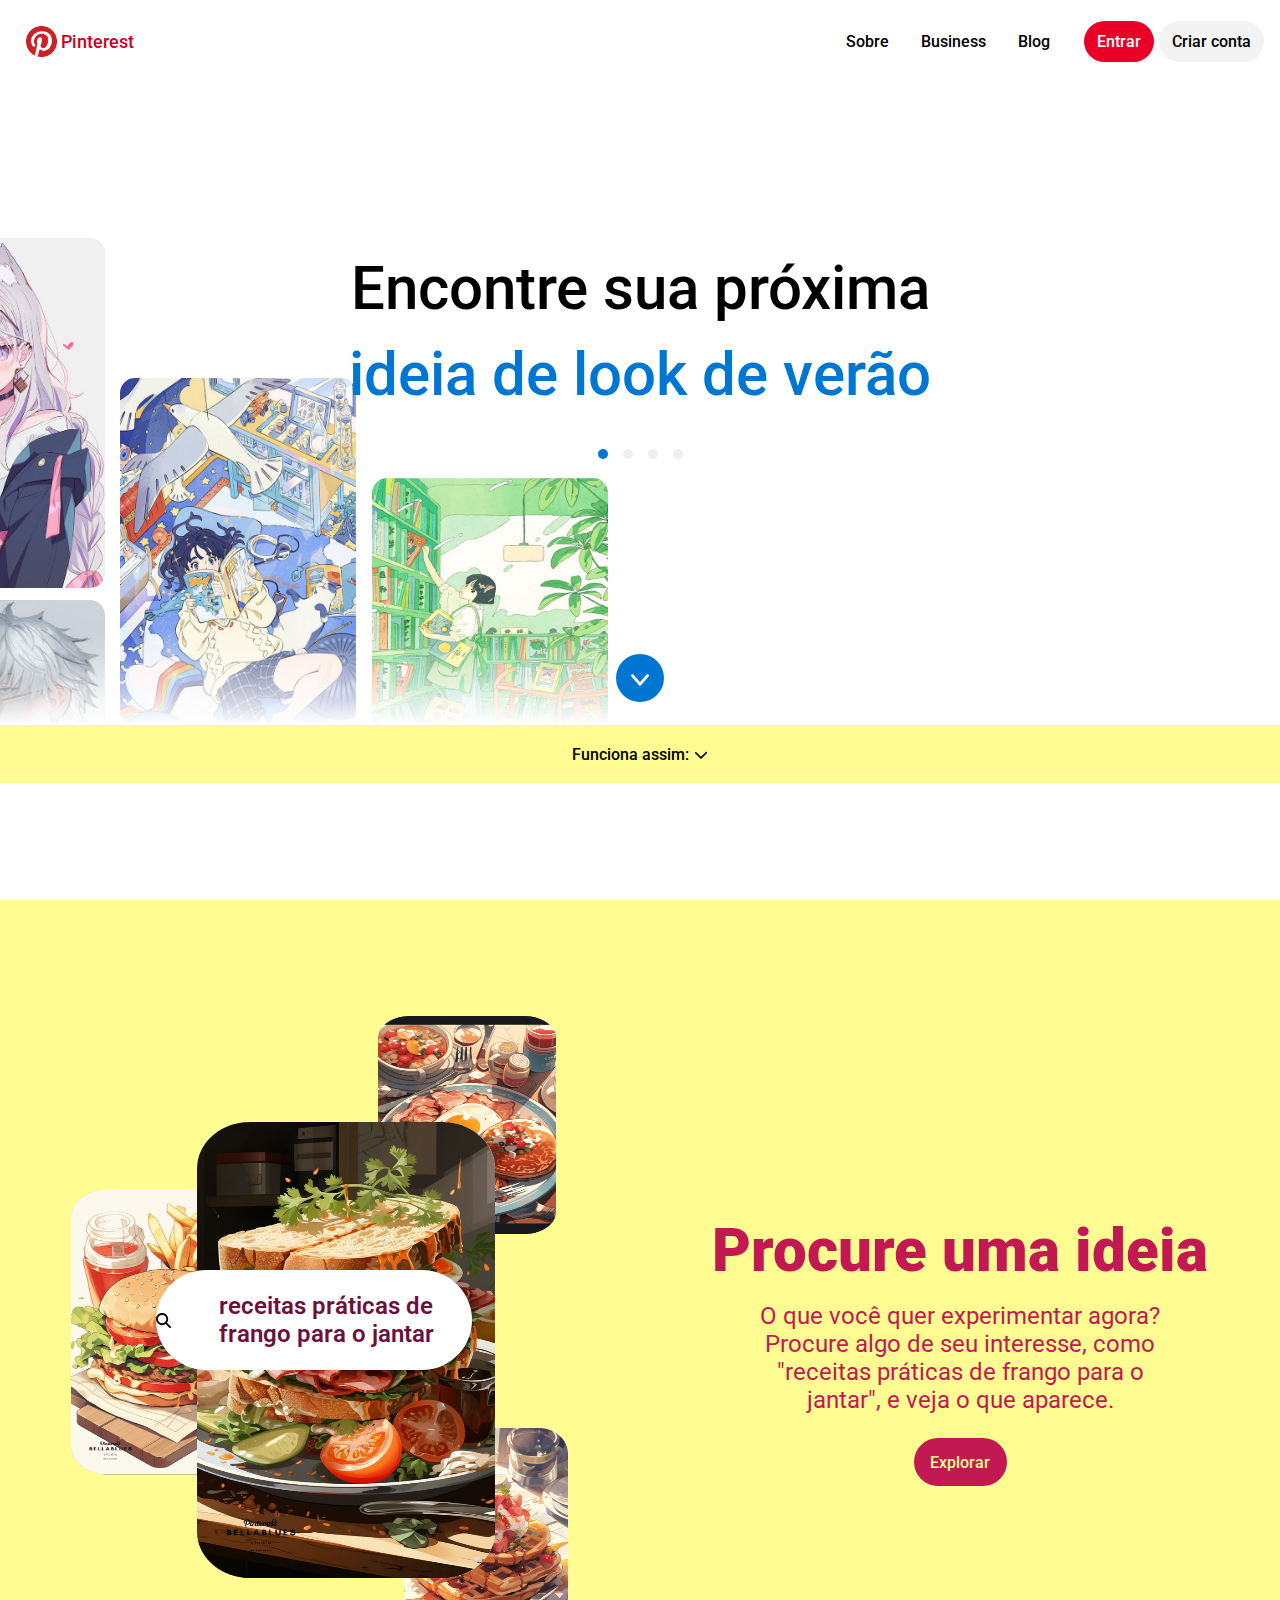
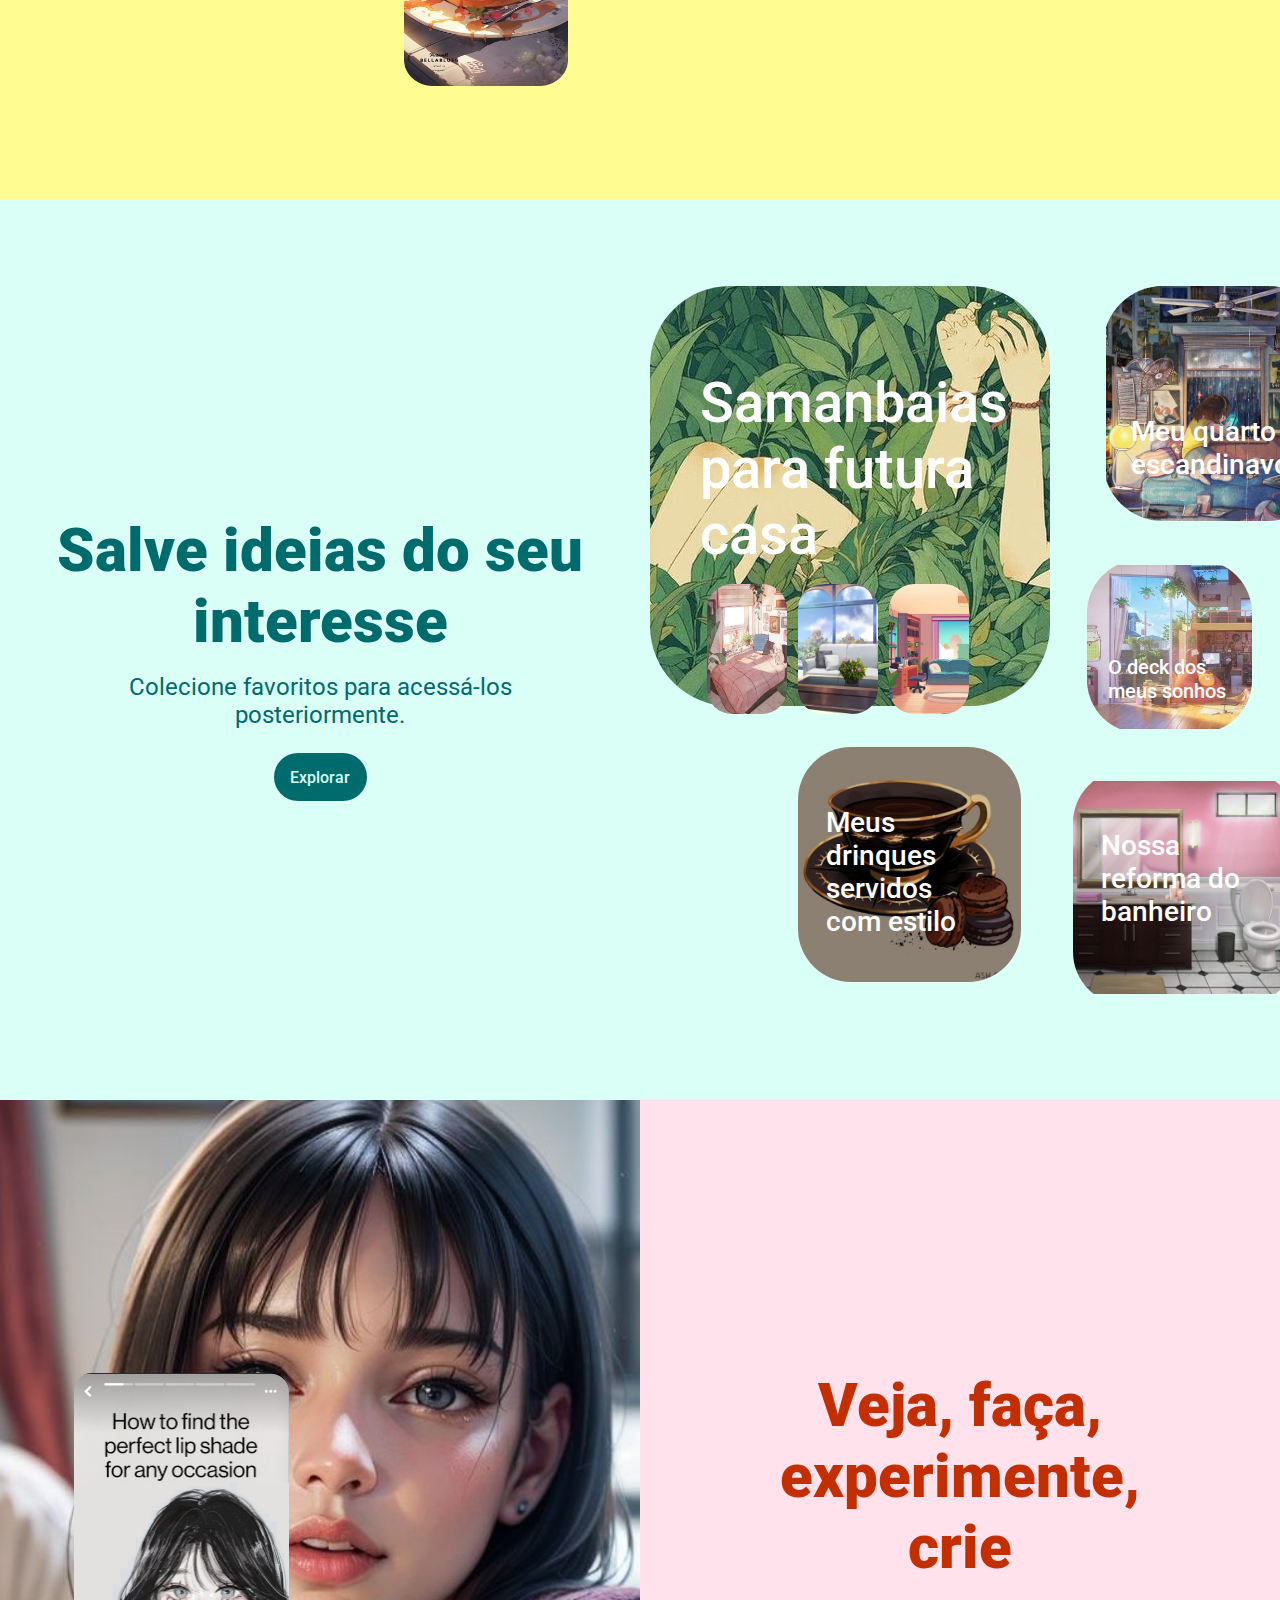
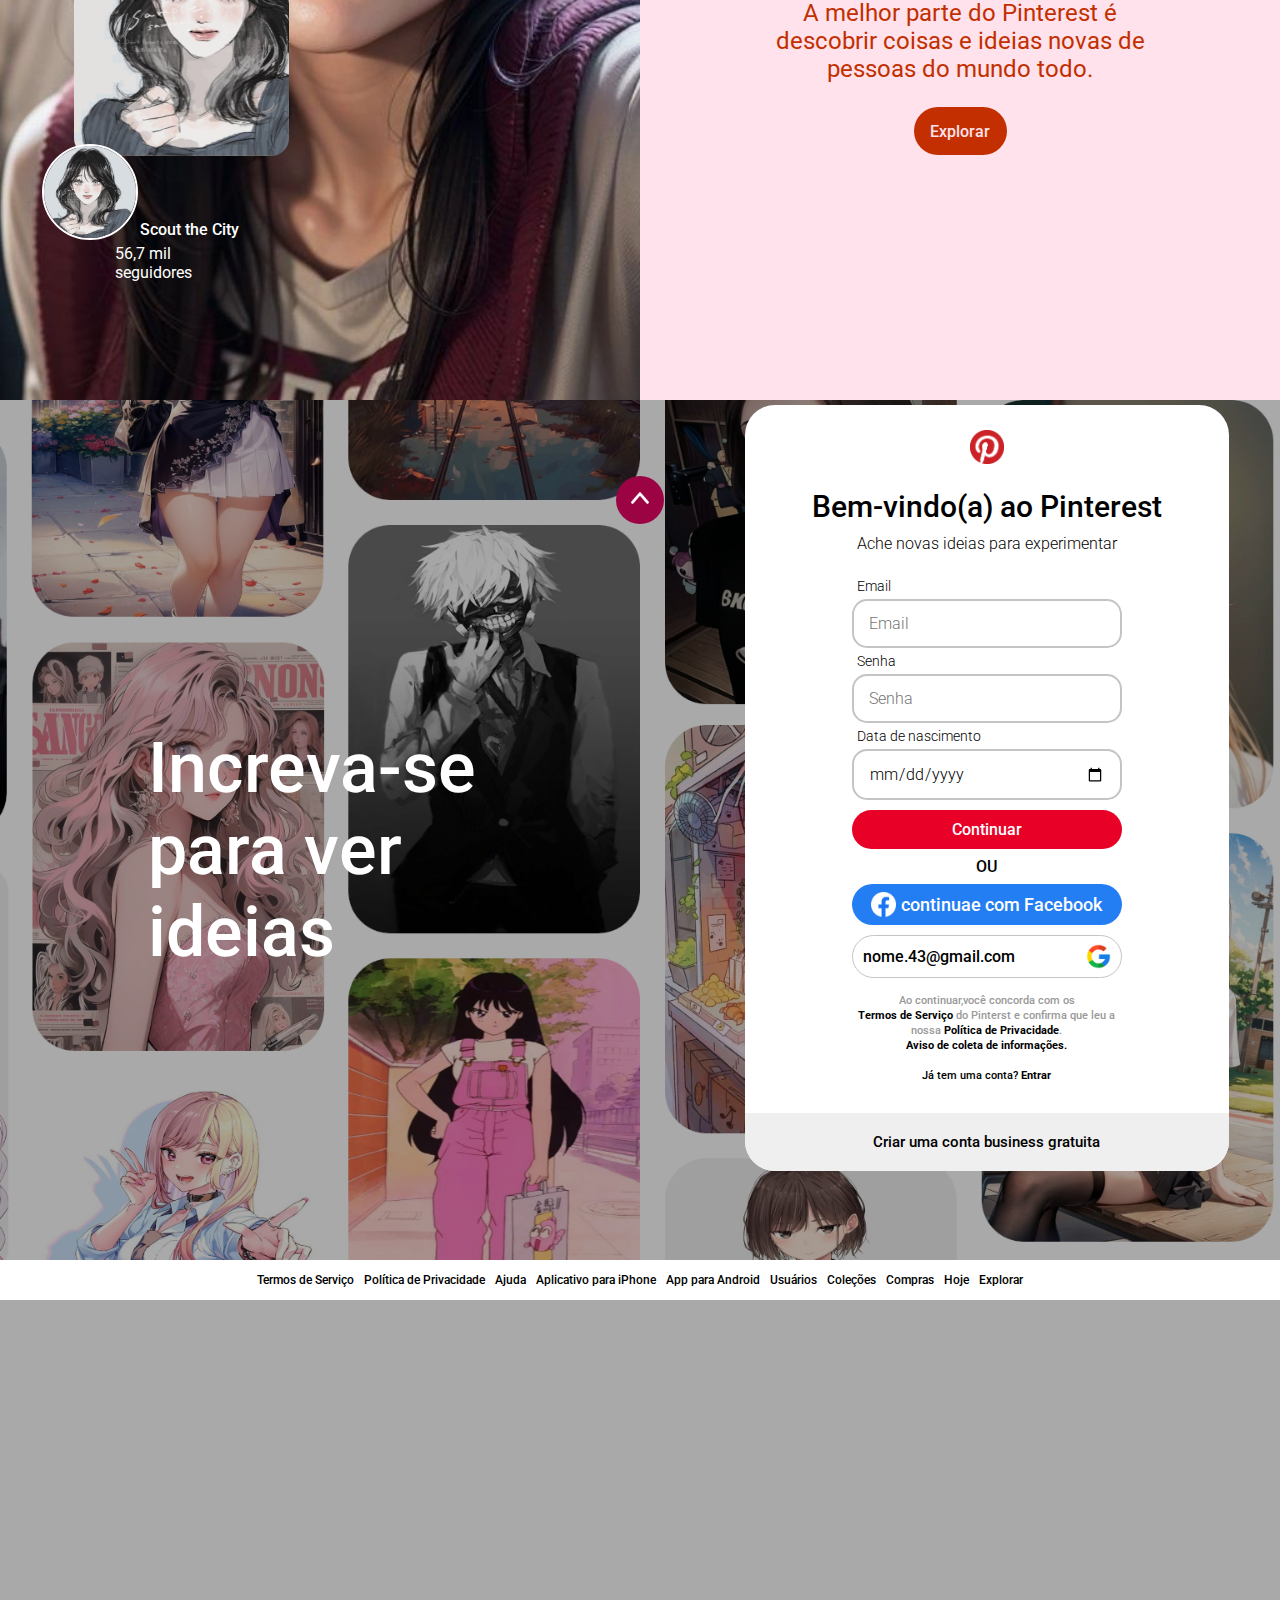
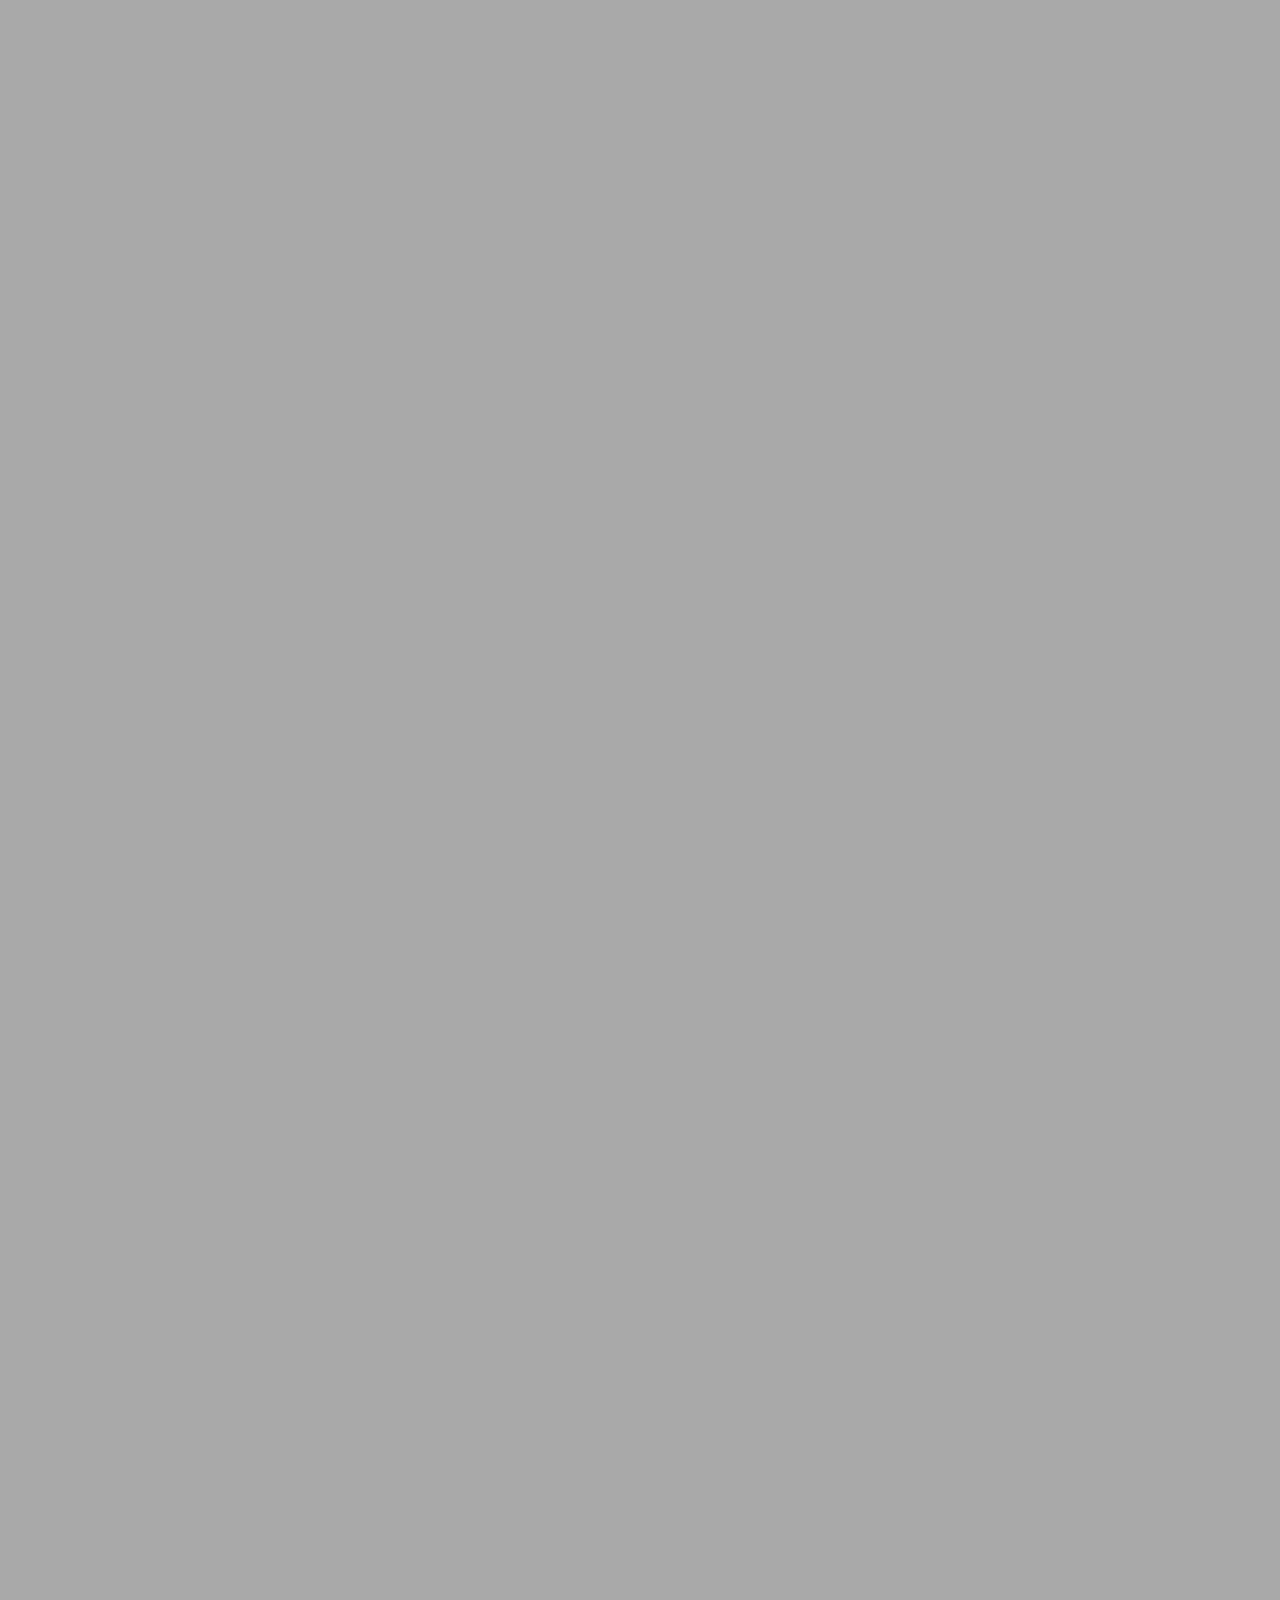
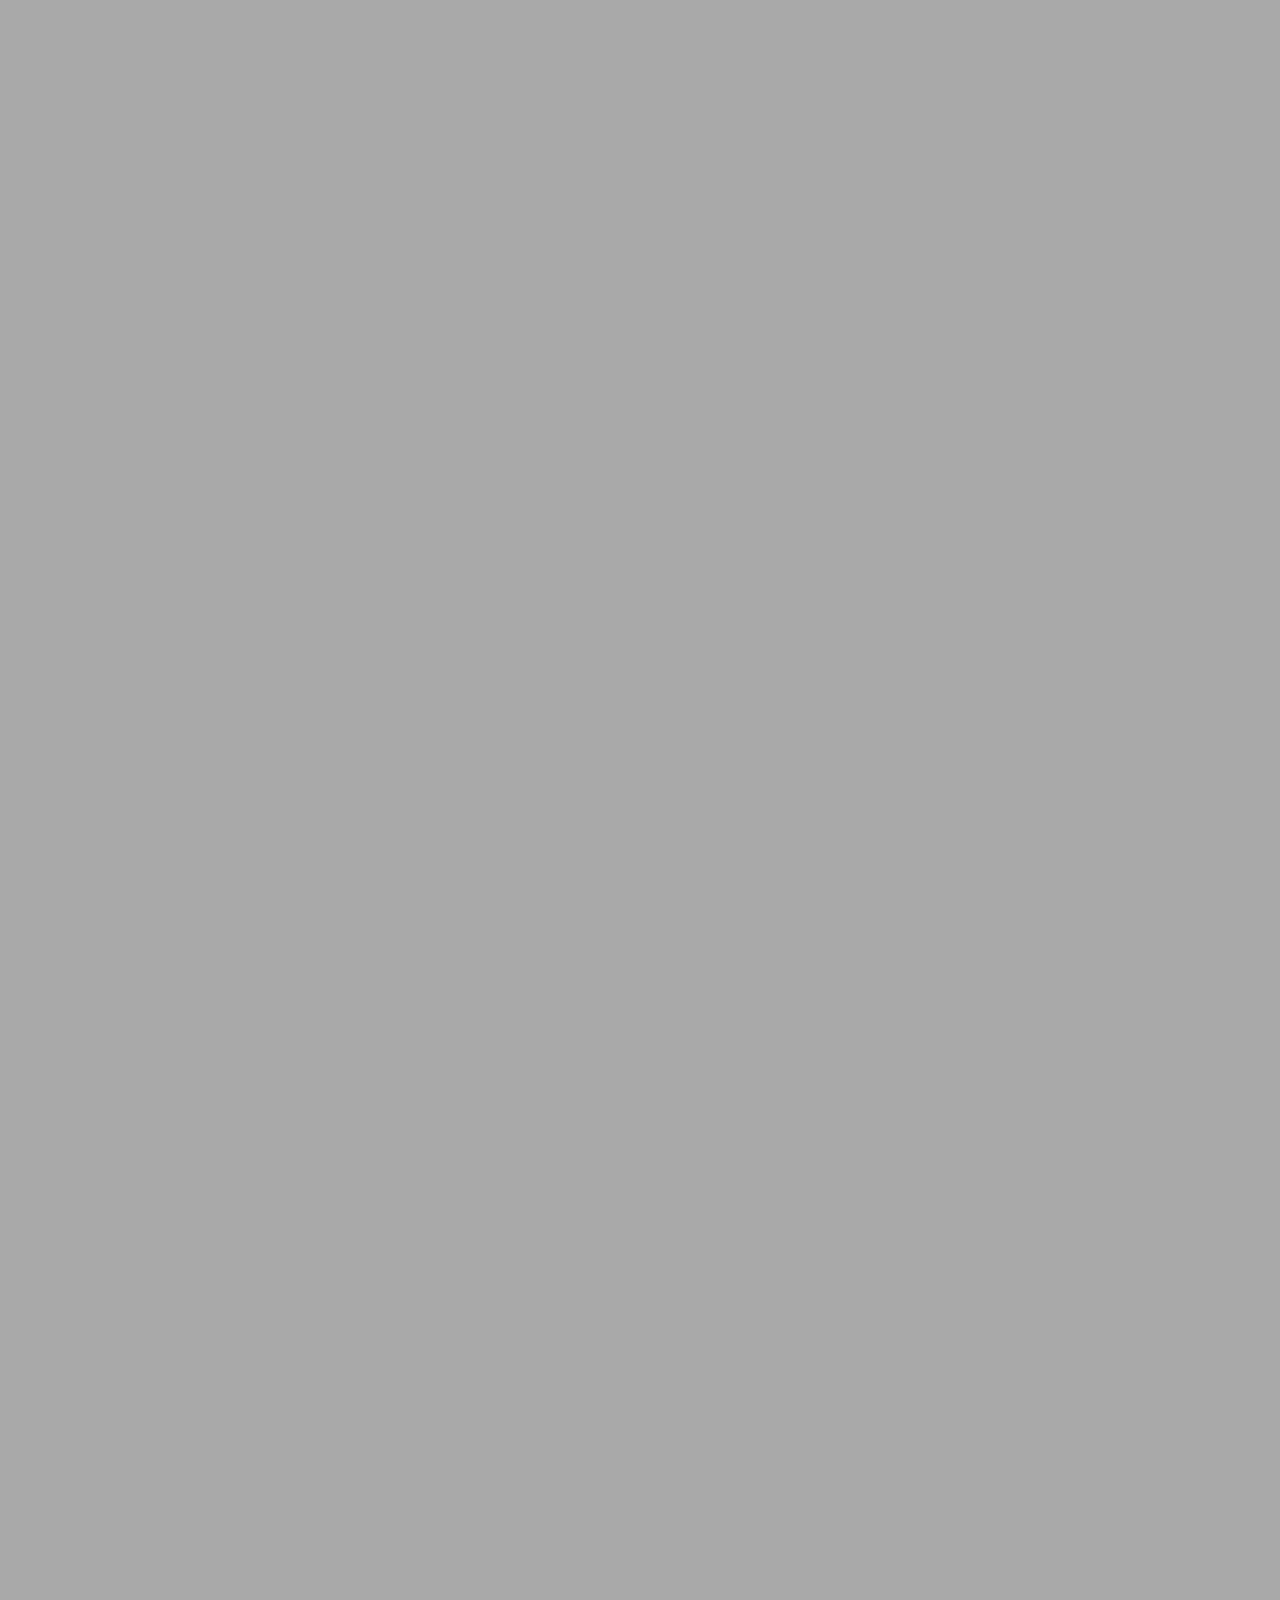
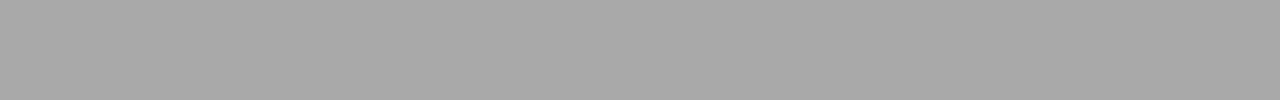
==== CopiaDoPinterest/index.html @ 2a66decb "." ====
<!DOCTYPE html>
<html lang="pt-BR">
<head>
    <meta charset="UTF-8">
    <meta name="viewport" content="width=device-width, initial-scale=1.0">
    <title>Pinterest - Estilo Anime</title>
    <link rel="stylesheet" href="style.css">
    <link rel="shortcut icon" href="images/logo_small.png" type="image/x-icon">
</head>
<body data="body">
    <header id="section1">
       <div class="containerLogoNavBar">
           <div class="headerLogo">
                <img src="images/logo_small.png" alt="logo do Pinterest" class="headerLogo__img">
                <h1 class="headerLogo__text">Pinterest</h1>
           </div>
           <nav class="navBar">
                <ul class="navBar__list">
                    <li class="navBar__item"><a href="#">Sobre</a></li>
                    <li class="navBar__item"><a href="#">Business</a></li>
                    <li class="navBar__item"><a href="#">Blog</a></li>
                </ul>
                <button class="navBar__bnt navBar__bnt--red">Entrar</button>
                <button class="navBar__bnt navBar__bnt--gray">Criar conta</button>
            </nav>
       </div>
        <div class="slider">
            <div class="slider__field__text">
                <h2 class="slider__text">Encontre sua próxima</h2>
                <div class="slider__animated__text" data="slider__animated__text">
                    <p class="slider__text slider__text--color__pag1 display__none">ideia de look de verão</p>
                    <p class="slider__text slider__text--color__pag2 display__none">atividade para crianças</p>
                    <p class="slider__text slider__text--color__pag3 display__none">ideia para um jantar especial</p>
                    <p class="slider__text slider__text--color__pag4 display__none">ideia criativa para você fazer
                    </p>
                </div>
                <div class="slider__control" data="slider__control">
                    <button class="slider__bnt" data="slider__bnt" value="1"></button>
                    <button class="slider__bnt" data="slider__bnt" value="2"></button>
                    <button class="slider__bnt" data="slider__bnt" value="3"></button>
                    <button class="slider__bnt" data="slider__bnt" value="4"></button>
                </div>
            </div>
            <div class="slider__imgs">
                <div class="slider__imgs__itens" data="slider__imgs__itens">
                    <div class="display__none">
                        <img src="images/slider/pag1/img_1.jpg" alt="">
                        <img src="images/slider/pag1/img_2.jpg" alt="">
                    </div>
                    <div class="display__none">
                        <img src="images/slider/pag2/img_1.jpg" alt="">
                        <img src="images/slider/pag2/img_2.jpg" alt="">
                    </div>
                    <div class="display__none">
                        <img src="images/slider/pag3/img_1.jpg" alt="">
                        <img src="images/slider/pag3/img_2.jpg" alt="">
                    </div>
                    <div class="display__none">
                        <img src="images/slider/pag4/img_1.jpg" alt="">
                        <img src="images/slider/pag4/img_2.jpg" alt="">
                    </div>
                </div>
                <div class="slider__imgs__itens slider__imgs__itens--position1" data="slider__imgs__itens">
                    <div class="display__none">
                        <img src="images/slider/pag1/img_3.jpg" alt="">
                    </div>
                    <div class="display__none">
                        <img src="images/slider/pag2/img_3.jpg" alt="">
                    </div>
                    <div class="display__none">
                        <img src="images/slider/pag3/img_3.jpg" alt="">
                    </div>
                    <div class="display__none">
                        <img src="images/slider/pag4/img_3.jpg" alt="">
                    </div>
                </div>
                <div class="slider__imgs__itens slider__imgs__itens--position2" data="slider__imgs__itens">
                    <div class="display__none">
                        <img src="images/slider/pag1/img_4.jpg" alt="">
                    </div>
                    <div class="display__none">
                        <img src="images/slider/pag2/img_4.jpg" alt="">
                    </div>
                    <div class="display__none">
                        <img src="images/slider/pag3/img_4.jpg" alt="">
                    </div>
                    <div class="display__none">
                        <img src="images/slider/pag4/img_4.jpg" alt="">
                    </div>
                </div>
                <div class="slider__imgs__itens slider__imgs__itens--position3" data="slider__imgs__itens">
                    <div class="display__none">
                        <img src="images/slider/pag1/img_5.jpg" alt="">
                    </div>
                    <div class="display__none">
                        <img src="images/slider/pag2/img_5.jpg" alt="">
                    </div>
                    <div class="display__none">
                        <img src="images/slider/pag3/img_5.jpg" alt="">
                    </div>
                    <div class="display__none">
                        <img src="images/slider/pag4/img_5.jpg" alt="">
                    </div>
                </div>
                <div class="slider__imgs__itens slider__imgs__itens--position4" data="slider__imgs__itens">
                    <div class="display__none">
                        <img src="images/slider/pag1/img_6.jpg" alt="">
                    </div>
                    <div class="display__none">
                        <img src="images/slider/pag2/img_6.jpg" alt="">
                    </div>
                    <div class="display__none">
                        <img src="images/slider/pag3/img_6.jpg" alt="">
                    </div>
                    <div class="display__none">
                        <img src="images/slider/pag4/img_6.jpg" alt="">
                    </div>
                </div>
                <div class="slider__imgs__itens slider__imgs__itens--position5" data="slider__imgs__itens">
                    <div class="display__none">
                        <img src="images/slider/pag1/img_7.jpg" alt="">
                    </div>
                    <div class="display__none">
                        <img src="images/slider/pag2/img_7.jpg" alt="">
                    </div>
                    <div class="display__none">
                        <img src="images/slider/pag3/img_7.jpg" alt="">
                    </div>
                    <div class="display__none">
                        <img src="images/slider/pag4/img_7.jpg" alt="">
                    </div>
                </div>
                <div class="slider__imgs__itens slider__imgs__itens--position6" data="slider__imgs__itens">
                    <div class="display__none">
                        <img src="images/slider/pag1/img_8.jpg" alt="">
                        <img src="images/slider/pag1/img_9.jpg" alt="">
                    </div>
                    <div class="display__none">
                        <img src="images/slider/pag2/img_8.jpg" alt="">
                        <img src="images/slider/pag2/img_9.jpg" alt="">
                    </div>
                    <div class="display__none">
                        <img src="images/slider/pag3/img_8.jpg" alt="">
                        <img src="images/slider/pag3/img_9.jpg" alt="">
                    </div>
                    <div class="display__none">
                        <img src="images/slider/pag4/img_8.jpg" alt="">
                        <img src="images/slider/pag4/img_9.jpg" alt="">
                    </div>
                </div>
            </div>
            <button class="plusBntSlider" data="plusBntSlider"></button>
        </div>
        <button class="plusBnt" data="plusBntSlider">Funciona assim: <img src="images/chevron-down-solid.svg" alt="Seta para baixo"></button>
    </header>

    <main>
        <section class="exploreCard exploreCard--cor1" id="section2">
            <div class="exploreCard__part">
                <div class="exploreCard__imgCard exploreCard--cardClickable">
                    <img src="images/section__2/img__1-ed.png" alt="imagem de um prato de comida" class="imgPosition1">
                    <img src="images/section__2/img__2-ed.png" alt="imagem de um prato de comida" class="imgPosition2">
                    <img src="images/section__2/img__3-ed.png" alt="imagem de um prato de comida" class="imgPosition3">
                    <img src="images/section__2/img__4-ed.png" alt="imagem de um prato de comida" class="imgPosition4">
                    <div class="exploreCard__text2">
                        <img src="images/magnifying-glass-solid.svg" alt="imagem de lupa">
                        <p>receitas práticas de frango para o jantar</p>
                    </div>
                </div>
            </div>
            <div class="exploreCard__part">
                <div class="exploreCard__textCard">
                    <h3 class="exploreCard__textCard--colorRed">Procure uma ideia</h3>
                    <p class="exploreCard__textCard--colorRed">O que você quer experimentar agora? Procure algo de seu interesse, como "receitas práticas de frango para o jantar", e veja o que aparece.</p>
                    <button class="exploreCard__textCard--BntRed">Explorar</button>
                </div>
            </div>
        </section>
        <section class="exploreCard exploreCard--cor2" id="section3">
            <div class="exploreCard__part">
                <div class="exploreCard__textCard">
                    <h3 class="exploreCard__textCard--colorGreen">Salve ideias do seu interesse</h3>
                    <p class="exploreCard__textCard--colorGreen">Colecione favoritos para acessá-los posteriormente.</p>
                    <button class="exploreCard__textCard--BntGreen">Explorar</button>
                </div>
            </div>
            <div class="exploreCard__part">
                <div class="exploreCard__section3__cardImg1 exploreCard--cardClickable">
                    <p>Samanbaias para futura casa</p>
                    <div>
                        <img src="images/section__3/img__2.jpg" alt="imagem de uma cama">
                        <img src="images/section__3/img__3.jpg" alt="imagem de um sofa">
                        <img src="images/section__3/img__4.jpg" alt="imagem de um pequeno escritorio">
                    </div>
                </div>
                <div class="exploreCard__section3__cardImg2 exploreCard--cardClickable">
                    <p>Meu quarto escandinavo</p>
                </div>
                <div class="exploreCard__section3__cardImg3 exploreCard--cardClickable">
                    <p>O deck dos meus sonhos</p>
                </div>
                <div class="exploreCard__section3__cardImg4 exploreCard--cardClickable">
                    <p>Meus drinques servidos com estilo</p>
                </div>
                <div class="exploreCard__section3__cardImg5 exploreCard--cardClickable">
                    <p>Nossa reforma do banheiro</p>
                </div>
            </div>
        </section>
        <section class="exploreCard exploreCard--cor3" id="section4">
            <div class="exploreCard__part">
                <div class="exploreCard__section4">
                    <div class="exploreCard__section4__imgCard">
                        <img src="images/section__4/img__2.png" alt="imagem de uma mulher posando">
                        <img src="images/section__4/img__3.jpg" alt="imagem de uma mulher">
                        <div class="exploreCard__section4_cardText">
                            <h3>Scout the  City</h3>
                            <p>56,7 mil seguidores</p>
                        </div>
                    </div>
                </div>
            </div>
            <div class="exploreCard__part">
                <div class="exploreCard__textCard exploreCard__textCard--position">
                    <h3 class="exploreCard__textCard--colorBrown exploreCard__textCard--width1">Veja, faça, experimente, crie</h3>
                    <p class="exploreCard__textCard--colorBrown exploreCard__textCard--width1">A melhor parte do Pinterest é descobrir coisas e ideias novas de pessoas do mundo todo.</p>
                    <button class="exploreCard__textCard--BntBrown">Explorar</button>
                </div>
            </div>
        </section>
        <section class="exploreCard exploreCard--login" id="section5">
            <div class="sectionLogin"> 
                <div class="sectionLogin__title">
                    <h3>Increva-se para ver ideias</h3>
                </div>
                <button class="plusBntSlider plusBntSlider--toTop" data="plusBntSliderToTop"></button>
                <div class="loginCard">
                    <div class="loginCard__title"> 
                        <img src="images/logo.png" alt="logo pintereste">
                        <h3>Bem-vindo(a) ao Pinterest</h3>
                        <p>Ache novas ideias para experimentar</p>
                    </div>
                    <form>
                        <label for="email">Email</label>
                        <input type="email" id="email" placeholder="Email">
                        <label for="password">Senha</label>
                        <input type="password" placeholder="Senha">
                        <label for="birthDate">Data de nascimento</label>
                        <input type="date" placeholder="birthDate">
                        <button type="submit">Continuar</button>
                    </form>
                    <p>OU</p>
                    <button class="loginCard__bntLoginFacebook loginCard__bntLoginExternal"><img src="images/facebookLogo2.png" alt="logo do Facebook">continuae com Facebook</button>
                    <button class="loginCard__bntLoginGoogle loginCard__bntLoginExternal"> nome.43@gmail.com <img src="images/logoGoogle.png" alt="logo do google"></button>
                    <div class="sectionLogin__serviceTerms">
                        <p>
                            Ao continuar,você concorda com os <br> <a href="#">Termos de Serviço</a> do Pinterst e confirma que leu a <br> nossa <a href="#">Política de Privacidade</a>.<br>
                            <a href="#">Aviso de coleta de informações.</a>
                        </p>
                        <p class="loginCard__haveAnAcconut">Já tem uma conta? <a href="#">Entrar</a></p>
                    </div>
                    <button class="loginCard__bntSpecialAccount">Criar uma conta business gratuita</button>
                </div>
            </div>
            <footer class="footer">
                <ul>
                    <li><a href="#">Termos de Serviço</a></li>
                    <li><a href="#">Política de Privacidade</a></li>
                    <li><a href="#">Ajuda</a></li>
                    <li><a href="#">Aplicativo para iPhone</a></li>
                    <li><a href="#">App para Android</a></li>
                    <li><a href="#">Usuários</a></li>
                    <li><a href="#">Coleções</a></li>
                    <li><a href="#">Compras</a></li>
                    <li><a href="#">Hoje</a></li>
                    <li><a href="#">Explorar</a></li>
                </ul>
            </footer>
        </section>
    </main>

    <!-- scroll control -->
    <div class="display__none">
        <ul>
            <li><a href="#section1" data="section"></a></li>
            <li><a href="#section2" data="section"></a></li>
            <li><a href="#section3" data="section"></a></li>
            <li><a href="#section4" data="section"></a></li>
            <li><a href="#section5" data="section"></a></li>
        </ul>
    </div>

    <script src="slider.js"></script>
    <script src="scrollControl.js"></script>
    
</body>
</html>
---- CopiaDoPinterest/style.css ----
@import url('https://fonts.googleapis.com/css2?family=REM:wght@200;300;400;500;600&display=swap');
/* font-family: 'REM', sans-serif; */
@import url('https://fonts.googleapis.com/css2?family=Roboto:wght@100;300;400;500;700&display=swap');
/* font-family: 'Roboto', sans-serif; */
:root {
    --font-default:'Roboto', sans-serif;
    --cor1: #cc0023;
    --cor2: #e90027;
    --cor3: #f3f3f3;
    --cor4: #e2e2e2;
    --cor5: #ad081b;
    --cor6: #fffd92;
    --cor7: #0076d3;
    --cor8: #618c7b;
    --cor9: #c28b00;
    --cor10: #407a57;
    --cor11: #6e0f3c;
    --cor12: #c31952;
    --cor13: #dafff6;
    --cor14: #006b6c;
    --cor15: #c32f00;
    --cor16: #ffe2eb;
    --cor17: #9c0343;
    --cor18: #247ef3;
    --cor19: rgb(153, 153, 153);
}


*{
    margin: 0;
    padding: 0;
    box-sizing: border-box;
    font-family:var(--font-default);
    font-weight: 500;
}

html {
    font-size: 62.5%;
    scroll-behavior: smooth;
}

body {
    width: 100%;
    overflow: hidden;
    position: absolute;
    top: 0;
    transition: 1s;
}

body::-webkit-scrollbar {
 display: none;
}

button {
    cursor: pointer;
}

header{
    width: 100%;
    height: 100vh;
}

.display__none{
    display: none;
}

/* navbar */

.containerLogoNavBar {
    width: 100%;
    display: flex;
    align-items: center;
    justify-content: space-between;
    padding: 1.6rem;
}

.headerLogo {
    height: 3rem;
    display: flex;
    align-items: center;
    padding: 0 1rem;
}

.headerLogo__img {
    width: 3.1rem;
    height: 3.1rem;
    margin-right: .4rem;
    align-self: flex-end;
}

.headerLogo__text {
    font-size: 1.8rem;
    color: var(--cor1);
}

.navBar {
    display: flex;
    align-items: center;
}

.navBar__list {
    display: flex;
    align-items: center;
    list-style: none;
    margin-right: 1.3rem;
}

.navBar__item {
    font-size: 1.6rem;
    font-weight: 100;
    margin: 1.6rem;
}

.navBar__item a {
    text-decoration: none;
    color: black;
}

.navBar__item a:hover {
    text-decoration: underline;
}

.navBar__bnt {
    padding: 1.1rem 1.3rem;
    font-size: 1.6rem;
    background-color: rgb(101, 101, 165);
    border: none;
    border-radius: 25px;
    margin-left: .5rem;
}

.navBar__bnt--red {
    background-color: var(--cor2);
    color: white;
}

.navBar__bnt--red:hover {
    background-color: var(--cor5);
    color: white;
}

.navBar__bnt--gray {
    background-color: var(--cor3);
}

.navBar__bnt--gray:hover {
    background-color: var(--cor4);
}

/* slider */

.slider {
    width: 100%;
    height: 642px;
    display: flex;
    flex-direction: column;
    align-items: center;
    position: relative;
    overflow: hidden;
}

.slider::before {
    content: "";
    background: linear-gradient(to top, white, transparent 15% 100%);
    width: 100%;
    height: 100%;
    position: absolute;
}

.slider__field__text {
    width: 100%;
    display: flex;
    flex-direction: column;
    align-items: center;
    margin-top: 17rem;
}

.slider__text {
    font-size: 6rem;
    width: 100%;
    text-align: center;
}

.slider__animated__text {
    height: 10rem;
    width: 100%;
    position: relative;
}

.slider__animated__text p {
    position: absolute;
    top: 50%;
    transform: translateY(-50%);
}

.slider__text--color__pag1 {
    color: var(--cor7);
}

.slider__text--color__pag2 {
    color: var(--cor8);
}

.slider__text--color__pag3 {
    color: var(--cor9);
}

.slider__text--color__pag4 {
    color: var(--cor10);
}

.slider__control {
    display: flex;
    justify-content: space-around;
    width: 10rem;
    margin-top: 2.5rem;
    z-index: 10;
}

.slider__bnt {
    width: 1rem;
    height: 1rem;
    border: none;
    border-radius: 100%;
}

.slider__imgs {
    display: flex;
    width: 120.5%;
    position: absolute;
    top: 21%;
    z-index: -1;
}

.slider__imgs__itens {
    max-width: 23.5rem;
    margin: 1rem 1.5rem 0 0;    
    display: flex;
    flex-direction: column;
    position: relative;
}

.slider__imgs__itens > div {
    position: absolute;
}

.slider__imgs__itens--position1 {
    margin-top: 15rem;
    left: 23.6rem;
}

.slider__imgs__itens--position2 {
    margin-top: 25rem;
    left: 47.3rem;
}

.slider__imgs__itens--position3 {
    margin-top: 40rem;
    left: 71rem;
}

.slider__imgs__itens--position4 {
    margin-top: 25rem;
    left: 94.6rem;
}

.slider__imgs__itens--position5 {
    margin-top: 15rem;
    left: 118.4rem;
}

.slider__imgs__itens--position6 {
    left: 142.1rem;
}

.slider__imgs__itens img {
    width: 23.6rem;
    height: 35rem;
    margin-top: 1rem;
    border-radius: 1.5rem;
}

.plusBntSlider {
    width: 4.8rem;
    height: 4.8rem;
    border-radius: 100%;
    border: none;
    background: url(images/chevron-down-solid-white.png) no-repeat center center;
    background-size: 2rem 2.3rem;
    position: absolute;
    top: 89%;
    animation: 1s slider__plus__button infinite alternate;
}

.plusBntSlider--toTop {
    top: 76px;
    left: 50%;
    transform: translateX(-50%) rotate(180deg);
    animation: none; 
    background-color: var(--cor17);
}

.plusBnt {
    display: flex;
    align-items: center;
    justify-content: center;
    width: 100%;
    height: 58px;
    background-color: var(--cor6);
    border: none;
    font-size: 1.6rem;
}

.plusBnt img {
    width: 1.4rem;
    height: 1.5rem;
    margin-left: .5rem;
}

.slider__applayTextAnimation {
    display: block;
    animation: 5s slider__text_animation;
}

.slider__applayImgAnimationOpen {
    display: block;
    animation: 1s slider__img__animationOpen;
}

.slider__applayImgAnimationClose {
    display: block;
    animation: 1s slider__img__animationClose;
} 

.slider--backgroundColor__pag1 {
    background-color: var(--cor7);
}

.slider--backgroundColor__pag2 {
    background-color: var(--cor8);
}

.slider--backgroundColor__pag3 {
    background-color: var(--cor9);
}

.slider--backgroundColor__pag4 {
    background-color: var(--cor10);
}

/* explore */

.exploreCard {
    width: 100%;
    height: 100vh;
    display: flex;
}

.exploreCard__part {
    width: 50%;
    height: 100%;
    position: relative;
    overflow: hidden;
}

.exploreCard__imgCard > img {
    transform: translate(-50%, -50%);
    position: absolute;
}

.exploreCard--cardClickable {
    cursor: pointer;
}

.imgPosition1 {
    top: 50%;
    left: 54%;
    width: 298px;
    height: 456px;
    z-index: 10;
}

.imgPosition2 {
    top: 48%;
    left: 27%;
    width: 204px;
    height: 285px;
}

.imgPosition3 {
    top: 25%;
    left: 73%;
    width: 178px;
    height: 218px;
}

.imgPosition4 {
    top: 73%;
    left: 76%;
    width: 164px;
    height: 258px;
}

.exploreCard__text2 {
    display: flex;
    align-items: center;
    justify-content: space-between;
    width: 316px;
    height: 100px;
    border-radius: 999px;
    background-color: white;
    font-size: 2.4rem;
    position: absolute;
    top: 46.7%;
    left: 49%;
    transform: translate(-50%, -50%);
    z-index: 11;
}

.exploreCard__text2 p {
    width: 80%;
    color: var(--cor11);
    font-weight: 600;
}

.exploreCard__text2 img {
    width: 15px;
}

.exploreCard__textCard {
    width: 100%;
    height: 50%;
    position: absolute;
    top: 50%;
    transform: translateY(-30%);
}

.exploreCard__textCard > h3 {
    font-size: 6rem;
    text-align: center;
    font-weight: 900;
}

.exploreCard__textCard > p {
    max-width: 40rem;
    margin: auto;
    margin-top: 1.6rem;
    font-size: 2.4rem;
    font-weight: 400;
    text-align: center;
}

.exploreCard__textCard > button {
    display: block;                                                     
    min-width: 9.3rem;
    height: 4.8rem;
    margin: auto;
    margin-top: 2.4rem;
    font-size: 1.6rem;
    border: none;
    border-radius: 999px;
}

.exploreCard__section3__cardImg1 {
    width: 400px;
    height: 420px;
    background: url(images/section__3/img__1.jpg) no-repeat center center;
    border-radius: 80px;
    position: absolute;
    top: 86px;
    left: 10px;
}

.exploreCard__section3__cardImg1 > p {
    display: block;
    width: 300px;
    font-size: 5.6rem;
    color:  white;
    margin: auto;
    position: absolute;
    top: 20%;
    left: 50%;
    transform: translateX(-50%);
}

.exploreCard__section3__cardImg1 > div {
    position: absolute;
    top: 71%;
    left: 12%;
}

.exploreCard__section3__cardImg1 > div > img {
    width: 80px;
    height: 130px;
    border-radius: 25px;
    margin-left: 9px;
}

.exploreCard__section3__cardImg2 {
    width: 225px;
    height: 235px;
    background: url(images/section__3/img__5.jpg) no-repeat center center;
    background-size: 220px;
    border-radius: 60px;
    position: absolute;
    top: 86px;
    left: 463px;
}

.exploreCard__section3__cardImg2 > p {
    font-size: 2.8rem;
    color: white;
    position: absolute;
    top: 55%;
    left: 12.5%;
}

.exploreCard__section3__cardImg3 {
    width: 165px;
    height: 173px;
    background: url(images/section__3/img__6.jpg) no-repeat center center;
    background-size: 180px;
    border-radius: 53px;
    position: absolute;
    top: 360px;
    left: 447px;
}

.exploreCard__section3__cardImg3 > p {
    font-size: 2rem;
    color: white;
    position: absolute;
    top: 55%;
    left: 12.5%;
}

.exploreCard__section3__cardImg4 {
    width: 223px;
    height: 235px;
    background: url(images/section__3/img__7.jpg) no-repeat center center;
    background-size: 240px;
    border-radius: 53px;
    position: absolute;
    top: 547px;
    left: 158px;
}

.exploreCard__section3__cardImg4 > p {
    width: 150px;
    font-size: 2.8rem;
    color: white;
    position: absolute;
    top: 25%;
    left: 12.5%;
}

.exploreCard__section3__cardImg5 {
    width: 223px;
    height: 235px;
    background: url(images/section__3/img__8.jpg) no-repeat center center;
    background-size: 240px;
    border-radius: 53px;
    position: absolute;
    top: 570px;
    left: 433px;
}

.exploreCard__section3__cardImg5 > p {
    width: 150px;
    font-size: 2.8rem;
    color: white;
    position: absolute;
    top: 25%;
    left: 12.5%;
}

.exploreCard__section4 {
    width: 100%;
    height: 100%;
    background: url(images/section__4/img__1.jpg) no-repeat center center;
    background-size: cover;
}

.exploreCard__section4__imgCard img:nth-child(1) {
    width: 215px;
    height: 383px;
    border-radius: 18px;
    position: absolute;
    top: 30.3%;
    left: 11.5%;
}

.exploreCard__section4__imgCard img:nth-child(2) {
    width: 96px;
    height: 96px;
    border-radius: 100%;
    border: 2px solid white;
    position: absolute;
    top: 71.5%;
    left: 6.5%;
}

.exploreCard__section4_cardText {
    width: 125px;
    position: absolute;
    top: 80%;
    left: 18%;
}

.exploreCard__section4_cardText h3 {
    font-size: 1.6rem;
    font-weight: 500;
    color: white;
    margin-left: 25px;
    margin-bottom: 5px;
}

.exploreCard__section4_cardText p {
    font-size: 1.6rem;
    font-weight: 400;
    color: white;
}

.sectionLogin {
    width: 100%;
    height: 100%;
    position: absolute;
    background-color: rgba(0, 0, 0, 0.336);
}

.sectionLogin__title {
    width: 745px;
    height: 100vh;
    display: flex;
    align-items: center;
    justify-content: center;
}

.sectionLogin__title > h3 {
    width: 450px;
    font-size: 7rem;
    font-weight: 500;
    color: white;
}

.exploreCard__textCard--colorRed {
    color: var(--cor12);
}

.exploreCard__textCard--BntRed {
    color: var(--cor6);
    background-color: var(--cor12);
}

.exploreCard__textCard--colorGreen {
    color: var(--cor14);
}

.exploreCard__textCard--BntGreen {
    color: var(--cor13);
    background-color: var(--cor14);
}

.exploreCard__textCard--colorBrown {
    color: var(--cor15);
}

.exploreCard__textCard--BntBrown {
    color: var(--cor16);
    background-color: var(--cor15);
}

.exploreCard--cor1 {
    background-color: var(--cor6);
}

.exploreCard--cor2 {
    background-color: var(--cor13);
}

.exploreCard--cor3 {
    background-color: var(--cor16);
}

.exploreCard--login {
    background: transparent url(images/capaDeFundo.png) no-repeat center center;
    background-size: cover;
}

.exploreCard__textCard--width1 {
    width: 60%;
    min-width: 60%;
    margin: auto;
}

.exploreCard__textCard--position {
    transform: translateY(-40%);
}

/* login section */

.loginCard {
    width: 484px;
    background-color: white;
    overflow: hidden;
    border-radius: 30px;
    position: absolute;
    top: 0;
    left: 58.2%;
    margin-top: 5px;
}

.loginCard__title img {
    display: block;
    width: 34.2px;
    margin: 25px auto;
}

.loginCard__title h3 {
    font-size: 3rem;
    text-align: center;
    margin-bottom: 10px;
}

.loginCard__title p {
    font-size: 1.6rem;
    font-weight: 300;
    text-align: center;
}

.loginCard form {
    display: flex;
    flex-direction: column;
    width: 270px;
    margin: 20px auto 0 ;
}

.loginCard form label {
    font-size: 1.4rem;
    font-weight: 300;
    margin: 5px;
    margin-left: 5px;
}

.loginCard form input {
    font-size: 1.6rem;
    font-weight: 300;
    padding: 13px 15px;
    border-radius: 15px;
    border: 2.5px solid rgb(196, 196, 196);
}

.loginCard form input:focus {
    outline: 4px solid rgb(127, 193, 255);
}

.loginCard form button {
    border: none;
    border-radius: 999px;
    font-size: 1.6rem;
    padding: 10px;
    font-weight: 500;
    color: white;
    background-color: #e90027;
    margin: 10px 0 0;
}

.loginCard > p {
    text-align: center;
    font-size: 1.6rem;
    margin: 8px;
}

.loginCard__bntLoginExternal {
    display: flex;
    align-items: center;
    justify-content: center;
    width: 270px;
    background-color: var(--cor18);
    border-radius: 999px;
    border: none;
    font-size: 1.8rem;
    color: white;
    padding: 8px 10px;
    margin: auto;
    margin-bottom: 10px;
}

.loginCard__bntLoginFacebook img {
    width: 25px;
    margin-right: 5px;
}

.loginCard__bntLoginGoogle {
    margin: auto;
    justify-content: space-between;
    background-color: white;
    color: black;
    border: 1px solid rgb(196, 196, 196);
    font-size: 1.6rem;
}

.loginCard__bntLoginGoogle img {
    width: 25px;
}

.sectionLogin__serviceTerms {
    width: 270px;
    margin: 15px auto;
    margin-bottom: 30px;
    color: var(--cor19);
}

.sectionLogin__serviceTerms p {
    font-size: 1.1rem;
    text-align: center;
    line-height: 15px;
}

.sectionLogin__serviceTerms a {
    color: black;
    font-weight: bold;
    text-decoration: none;
}

.sectionLogin__serviceTerms a:hover {
    text-decoration: underline black;
}

.sectionLogin__serviceTerms .loginCard__haveAnAcconut {
    margin: 15px 0;
    color: black;
}

.loginCard__bntSpecialAccount {
    width: 100%;
    padding: 20px;
    font-size: 1.5rem;
    border: none;
}

.footer {
    position: relative;
    top: 100%;
    width: 100%;
    z-index: 10;
}

.footer ul{
    display: flex;
    align-items: center;
    justify-content: center;
    gap: 10px;
    list-style: none;
    width: 100%;
    height: 40px;
    background-color: rgb(255, 255, 255);
    transform: translateY(-100%);
}

.footer a {
    text-decoration: none;
    color: black;
    font-size: 1.2rem;
}

.footer a:hover {
    text-decoration: underline black;
}

/* animations */

@keyframes slider__text_animation {
    0% {
        margin-top: 3rem;
        opacity: 0%;
    }
    10% {
        margin-top: 0rem;
        opacity: 100%;
    }
    50%{
        margin-top: 0rem;
        opacity: 100%;
    }
    90%{
        margin-top: 0rem;
        opacity: 100%;
    }
    100%{
        margin-top: -3rem;
        opacity: 0%;
    }
}

@keyframes slider__img__animationOpen {
    0% {
        transform: translateY(5rem);
        opacity: 0%;
    }
    100%{
        transform: translateY(0);
        opacity: 100%;
    }
}

@keyframes slider__img__animationClose {
    0% {
        transform: translateY(0);
        opacity: 100%;
    }
    100%{
        transform: translateY(-5rem);
        opacity: 0%;
    }
}

@keyframes slider__plus__button {
    0% {
        transform: translateY(0);
    }
    100% {
        transform: translateY(-3rem);
    }
}
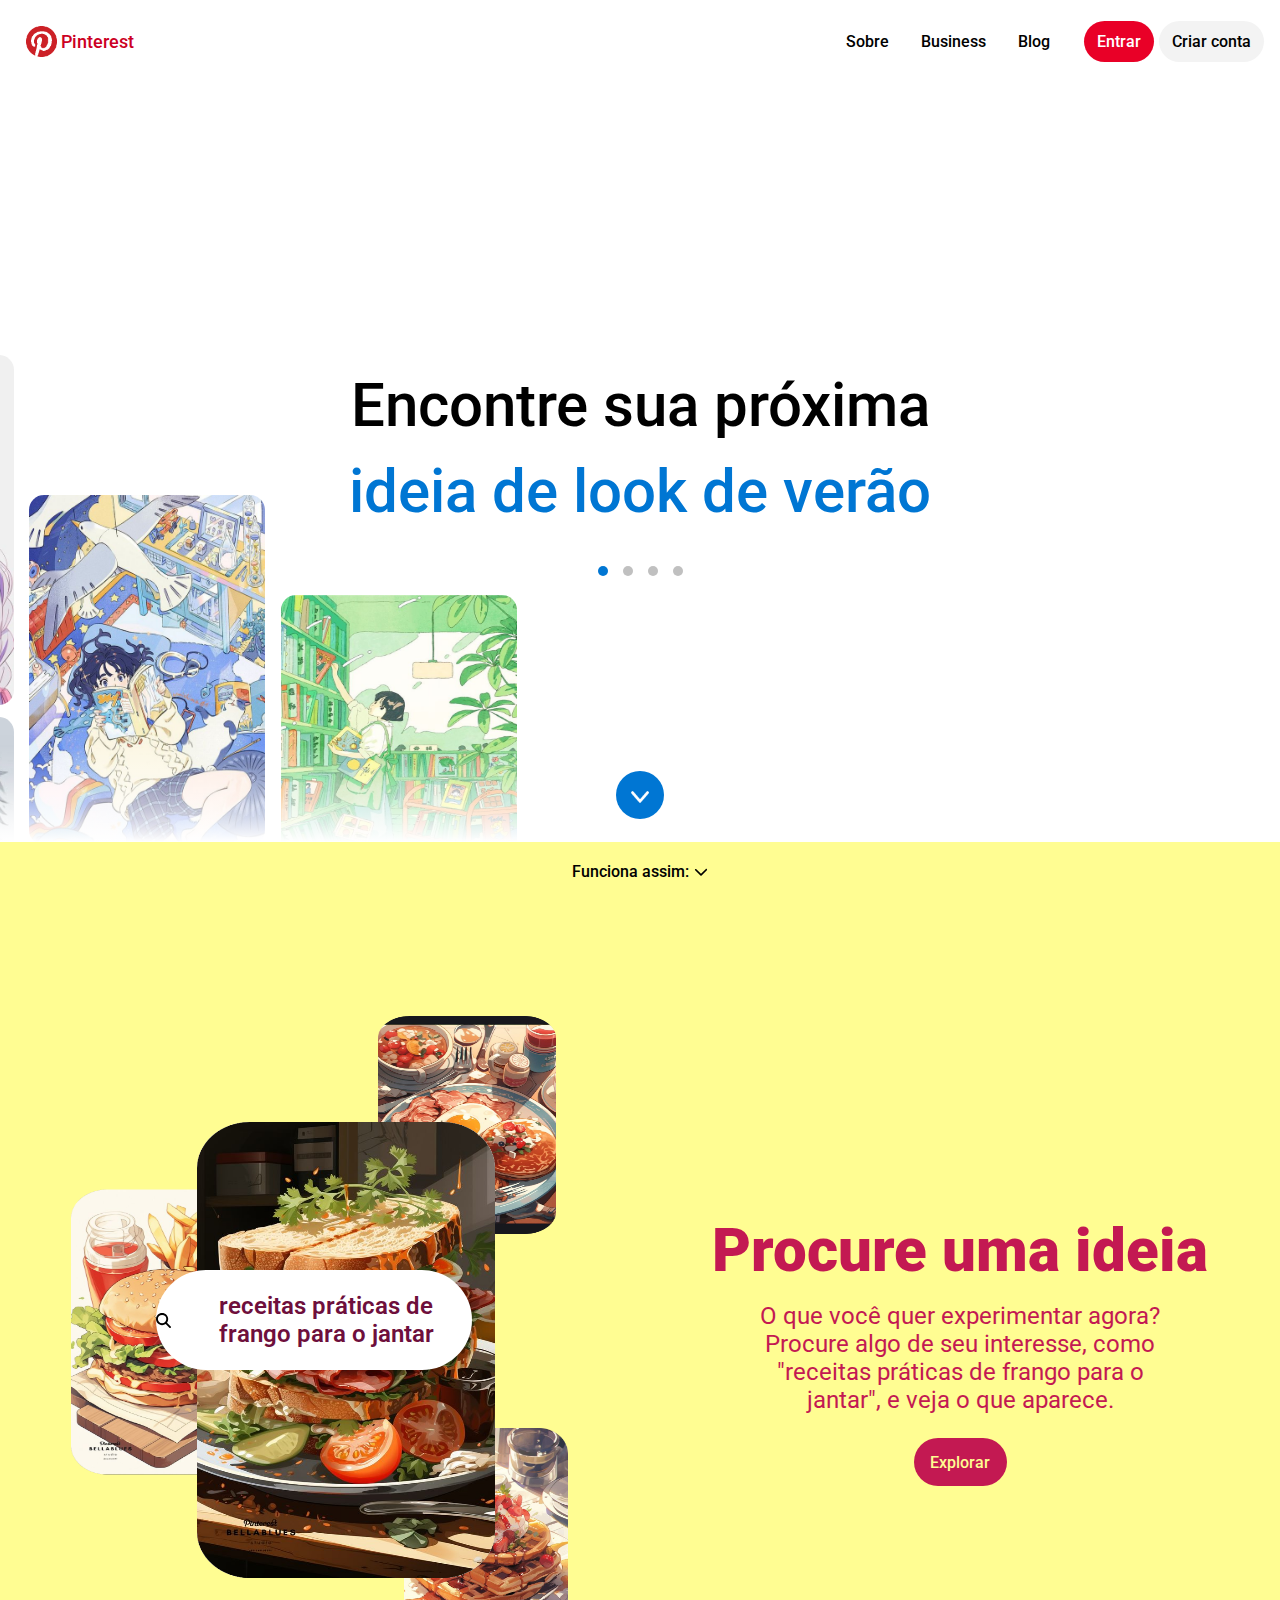
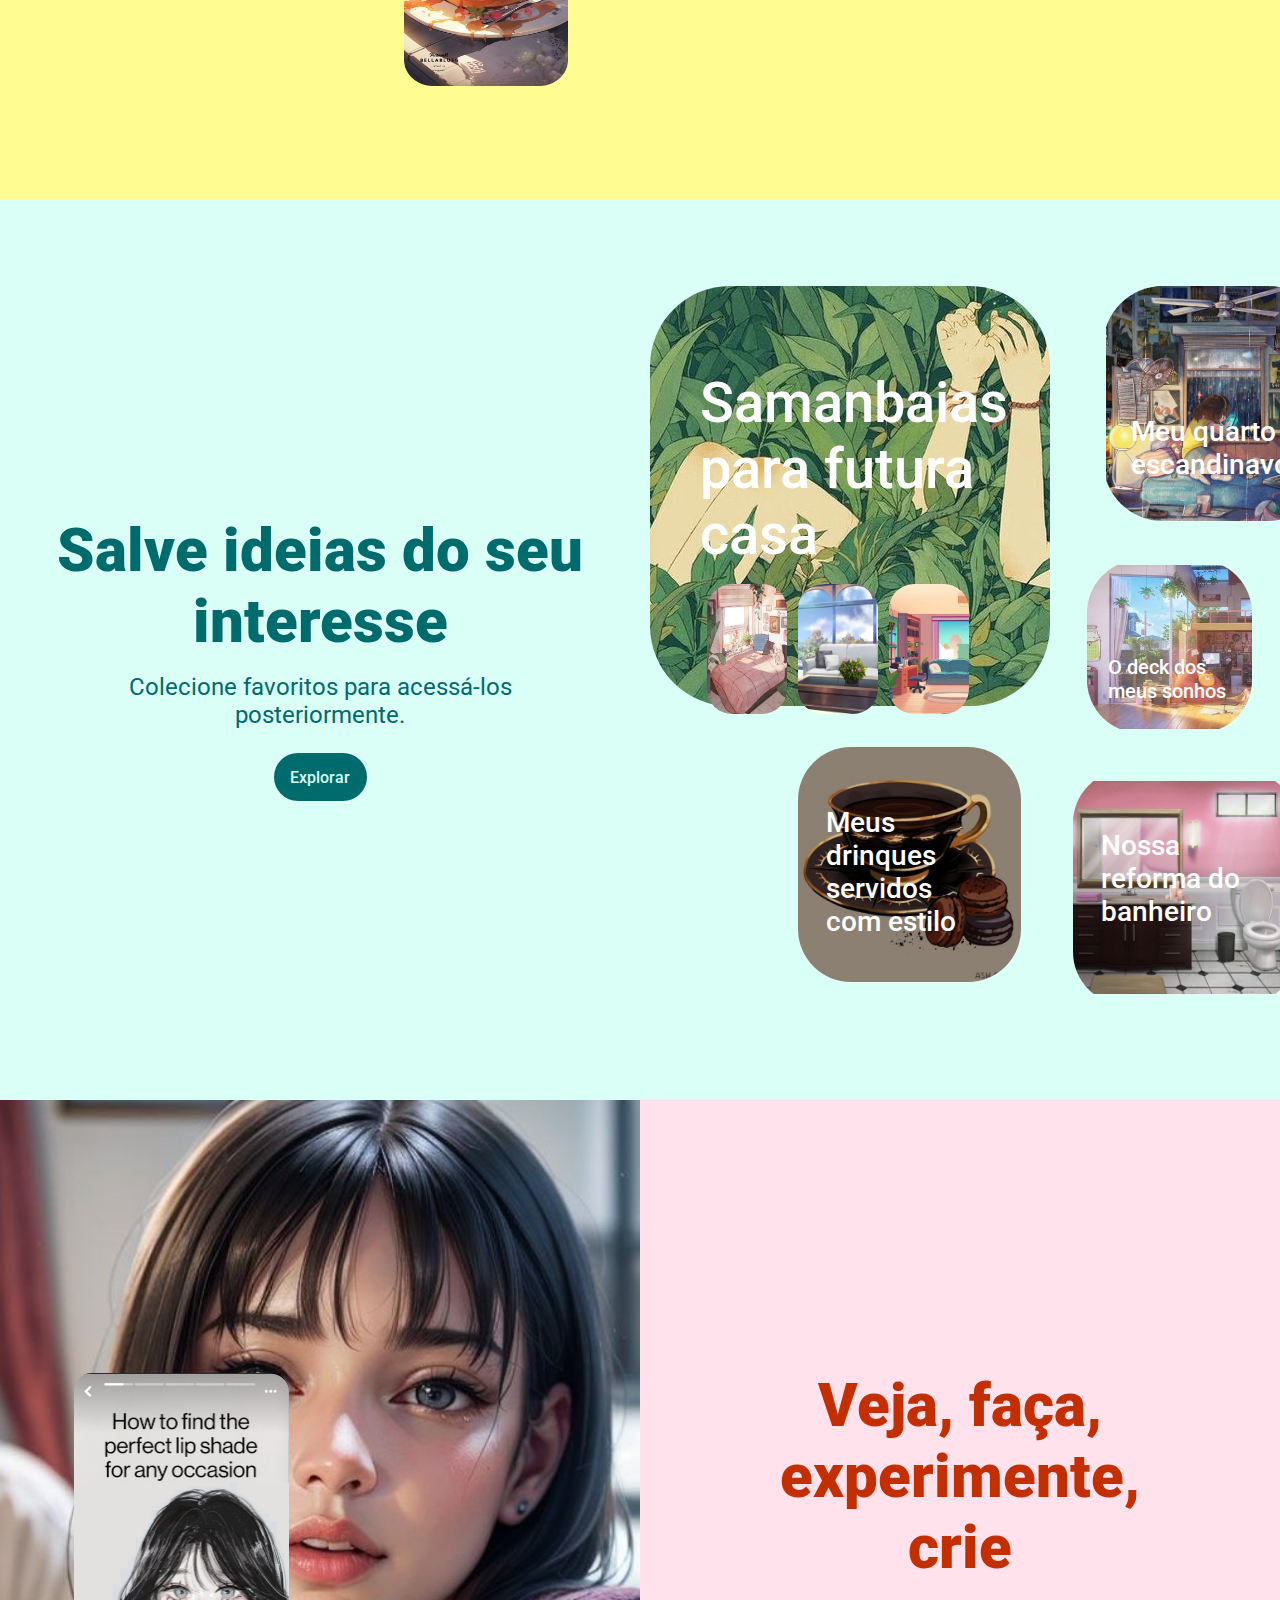
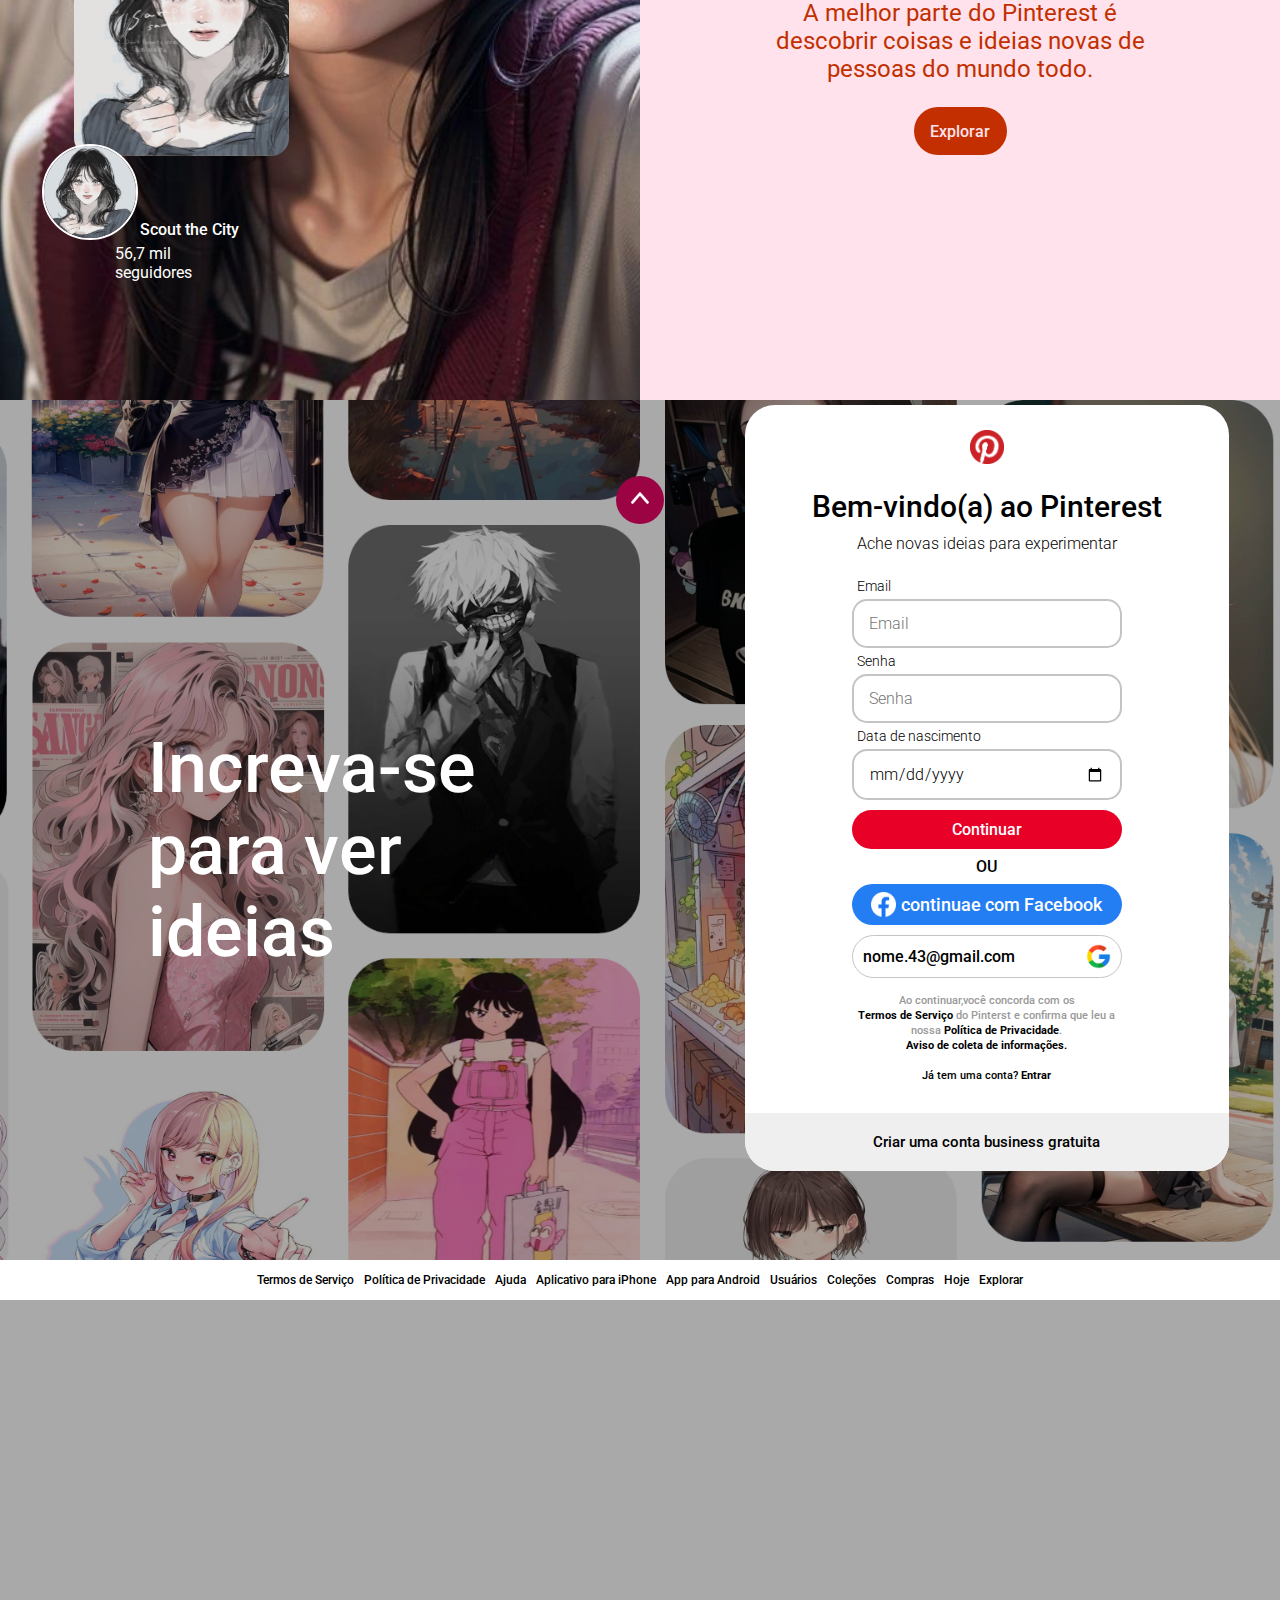
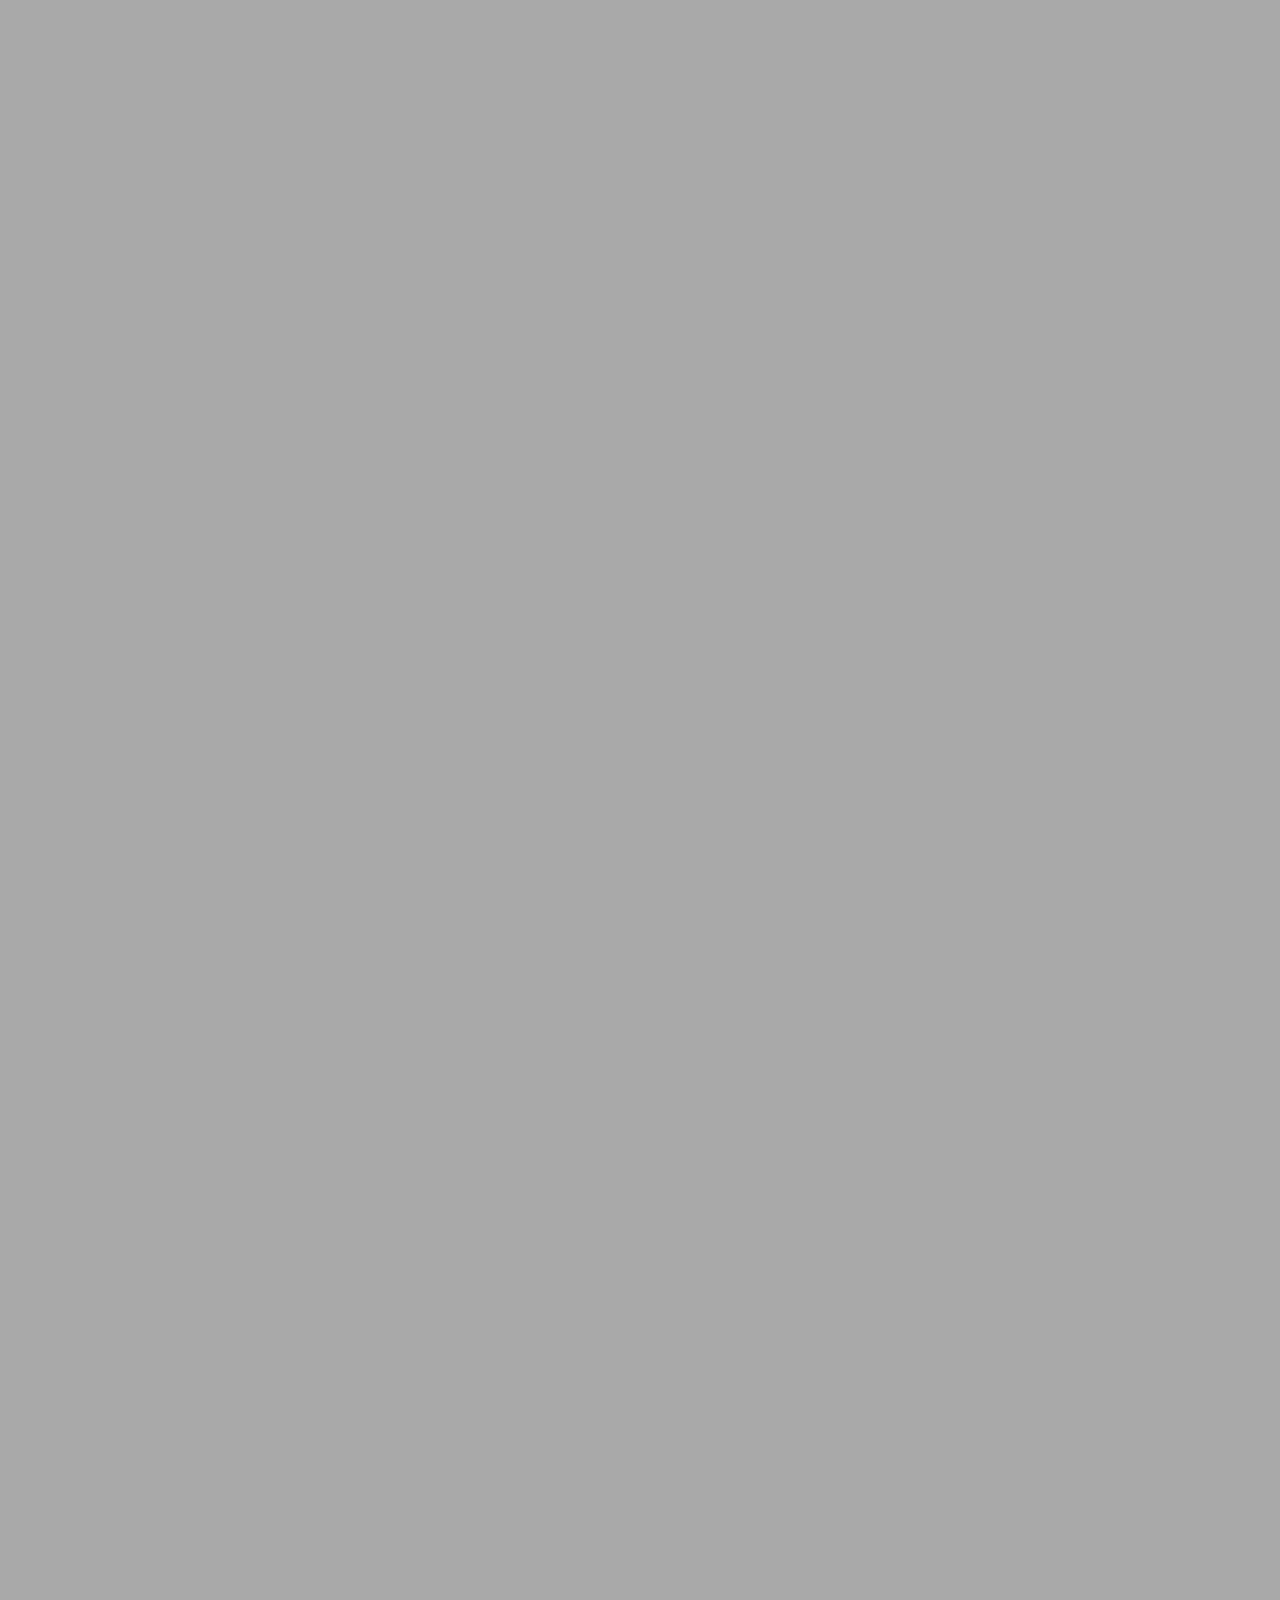
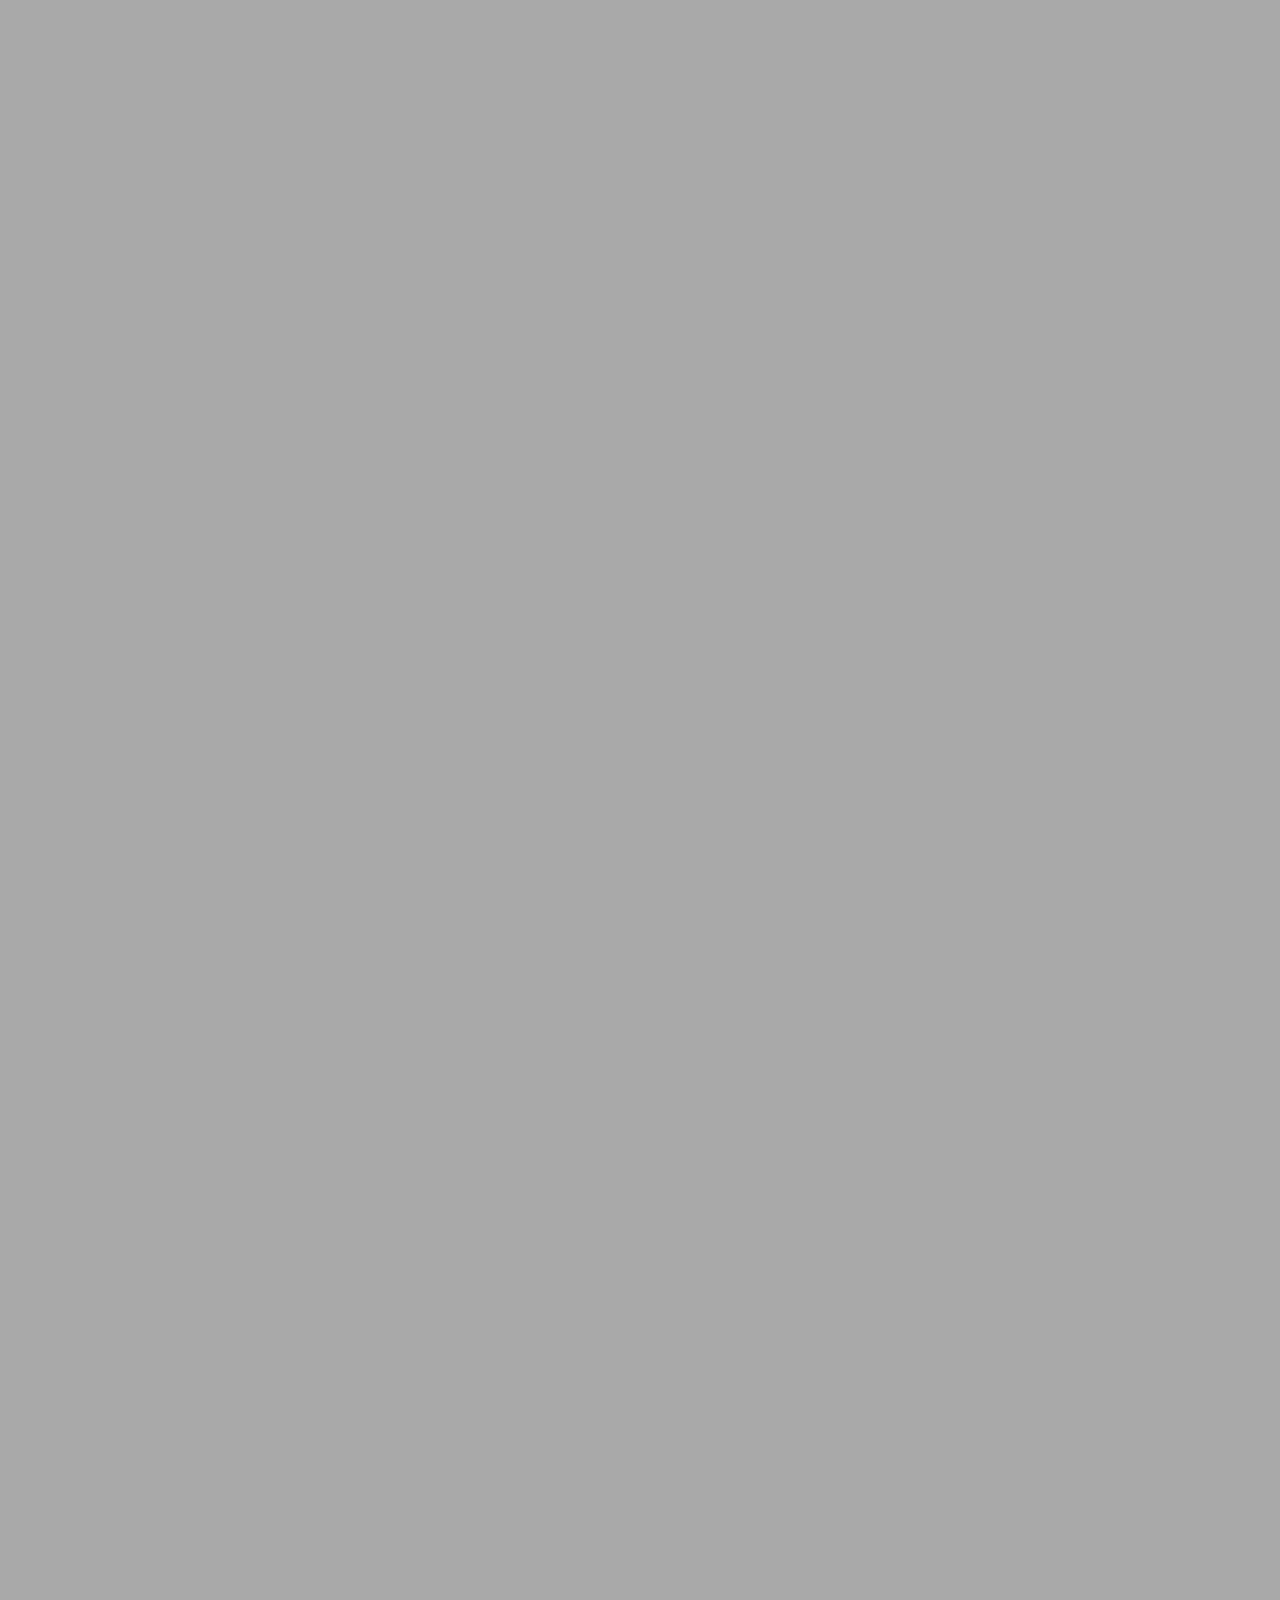
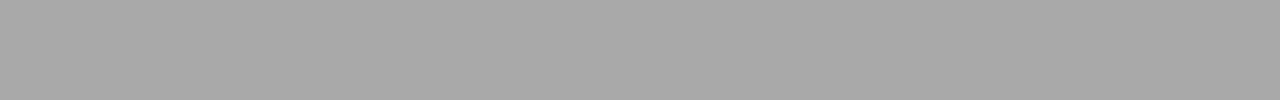
==== commit 2454b789: "." ====
--- a/CopiaDoPinterest/index.html
+++ b/CopiaDoPinterest/index.html
@@ -24,134 +24,136 @@
                 <button class="navBar__bnt navBar__bnt--gray">Criar conta</button>
             </nav>
        </div>
-        <div class="slider">
-            <div class="slider__field__text">
-                <h2 class="slider__text">Encontre sua próxima</h2>
-                <div class="slider__animated__text" data="slider__animated__text">
-                    <p class="slider__text slider__text--color__pag1 display__none">ideia de look de verão</p>
-                    <p class="slider__text slider__text--color__pag2 display__none">atividade para crianças</p>
-                    <p class="slider__text slider__text--color__pag3 display__none">ideia para um jantar especial</p>
-                    <p class="slider__text slider__text--color__pag4 display__none">ideia criativa para você fazer
-                    </p>
-                </div>
-                <div class="slider__control" data="slider__control">
-                    <button class="slider__bnt" data="slider__bnt" value="1"></button>
-                    <button class="slider__bnt" data="slider__bnt" value="2"></button>
-                    <button class="slider__bnt" data="slider__bnt" value="3"></button>
-                    <button class="slider__bnt" data="slider__bnt" value="4"></button>
-                </div>
-            </div>
-            <div class="slider__imgs">
-                <div class="slider__imgs__itens" data="slider__imgs__itens">
-                    <div class="display__none">
-                        <img src="images/slider/pag1/img_1.jpg" alt="">
-                        <img src="images/slider/pag1/img_2.jpg" alt="">
-                    </div>
-                    <div class="display__none">
-                        <img src="images/slider/pag2/img_1.jpg" alt="">
-                        <img src="images/slider/pag2/img_2.jpg" alt="">
-                    </div>
-                    <div class="display__none">
-                        <img src="images/slider/pag3/img_1.jpg" alt="">
-                        <img src="images/slider/pag3/img_2.jpg" alt="">
-                    </div>
-                    <div class="display__none">
-                        <img src="images/slider/pag4/img_1.jpg" alt="">
-                        <img src="images/slider/pag4/img_2.jpg" alt="">
-                    </div>
-                </div>
-                <div class="slider__imgs__itens slider__imgs__itens--position1" data="slider__imgs__itens">
-                    <div class="display__none">
-                        <img src="images/slider/pag1/img_3.jpg" alt="">
-                    </div>
-                    <div class="display__none">
-                        <img src="images/slider/pag2/img_3.jpg" alt="">
-                    </div>
-                    <div class="display__none">
-                        <img src="images/slider/pag3/img_3.jpg" alt="">
-                    </div>
-                    <div class="display__none">
-                        <img src="images/slider/pag4/img_3.jpg" alt="">
-                    </div>
-                </div>
-                <div class="slider__imgs__itens slider__imgs__itens--position2" data="slider__imgs__itens">
-                    <div class="display__none">
-                        <img src="images/slider/pag1/img_4.jpg" alt="">
-                    </div>
-                    <div class="display__none">
-                        <img src="images/slider/pag2/img_4.jpg" alt="">
-                    </div>
-                    <div class="display__none">
-                        <img src="images/slider/pag3/img_4.jpg" alt="">
-                    </div>
-                    <div class="display__none">
-                        <img src="images/slider/pag4/img_4.jpg" alt="">
-                    </div>
-                </div>
-                <div class="slider__imgs__itens slider__imgs__itens--position3" data="slider__imgs__itens">
-                    <div class="display__none">
-                        <img src="images/slider/pag1/img_5.jpg" alt="">
-                    </div>
-                    <div class="display__none">
-                        <img src="images/slider/pag2/img_5.jpg" alt="">
-                    </div>
-                    <div class="display__none">
-                        <img src="images/slider/pag3/img_5.jpg" alt="">
-                    </div>
-                    <div class="display__none">
-                        <img src="images/slider/pag4/img_5.jpg" alt="">
-                    </div>
-                </div>
-                <div class="slider__imgs__itens slider__imgs__itens--position4" data="slider__imgs__itens">
-                    <div class="display__none">
-                        <img src="images/slider/pag1/img_6.jpg" alt="">
-                    </div>
-                    <div class="display__none">
-                        <img src="images/slider/pag2/img_6.jpg" alt="">
-                    </div>
-                    <div class="display__none">
-                        <img src="images/slider/pag3/img_6.jpg" alt="">
-                    </div>
-                    <div class="display__none">
-                        <img src="images/slider/pag4/img_6.jpg" alt="">
-                    </div>
-                </div>
-                <div class="slider__imgs__itens slider__imgs__itens--position5" data="slider__imgs__itens">
-                    <div class="display__none">
-                        <img src="images/slider/pag1/img_7.jpg" alt="">
-                    </div>
-                    <div class="display__none">
-                        <img src="images/slider/pag2/img_7.jpg" alt="">
-                    </div>
-                    <div class="display__none">
-                        <img src="images/slider/pag3/img_7.jpg" alt="">
-                    </div>
-                    <div class="display__none">
-                        <img src="images/slider/pag4/img_7.jpg" alt="">
-                    </div>
-                </div>
-                <div class="slider__imgs__itens slider__imgs__itens--position6" data="slider__imgs__itens">
-                    <div class="display__none">
-                        <img src="images/slider/pag1/img_8.jpg" alt="">
-                        <img src="images/slider/pag1/img_9.jpg" alt="">
-                    </div>
-                    <div class="display__none">
-                        <img src="images/slider/pag2/img_8.jpg" alt="">
-                        <img src="images/slider/pag2/img_9.jpg" alt="">
-                    </div>
-                    <div class="display__none">
-                        <img src="images/slider/pag3/img_8.jpg" alt="">
-                        <img src="images/slider/pag3/img_9.jpg" alt="">
-                    </div>
-                    <div class="display__none">
-                        <img src="images/slider/pag4/img_8.jpg" alt="">
-                        <img src="images/slider/pag4/img_9.jpg" alt="">
-                    </div>
-                </div>
-            </div>
-            <button class="plusBntSlider" data="plusBntSlider"></button>
+        <div>
+            <div class="slider">
+                <div class="slider__field__text">
+                    <h2 class="slider__text">Encontre sua próxima</h2>
+                    <div class="slider__animated__text" data="slider__animated__text">
+                        <p class="slider__text slider__text--color__pag1 display__none">ideia de look de verão</p>
+                        <p class="slider__text slider__text--color__pag2 display__none">atividade para crianças</p>
+                        <p class="slider__text slider__text--color__pag3 display__none">ideia para um jantar especial</p>
+                        <p class="slider__text slider__text--color__pag4 display__none">ideia criativa para você fazer
+                        </p>
+                    </div>
+                    <div class="slider__control" data="slider__control">
+                        <button class="slider__bnt" data="slider__bnt" value="1"></button>
+                        <button class="slider__bnt" data="slider__bnt" value="2"></button>
+                        <button class="slider__bnt" data="slider__bnt" value="3"></button>
+                        <button class="slider__bnt" data="slider__bnt" value="4"></button>
+                    </div>
+                </div>
+                <div class="slider__imgs">
+                    <div class="slider__imgs__itens" data="slider__imgs__itens">
+                        <div class="display__none">
+                            <img src="images/slider/pag1/img_1.jpg" alt="">
+                            <img src="images/slider/pag1/img_2.jpg" alt="">
+                        </div>
+                        <div class="display__none">
+                            <img src="images/slider/pag2/img_1.jpg" alt="">
+                            <img src="images/slider/pag2/img_2.jpg" alt="">
+                        </div>
+                        <div class="display__none">
+                            <img src="images/slider/pag3/img_1.jpg" alt="">
+                            <img src="images/slider/pag3/img_2.jpg" alt="">
+                        </div>
+                        <div class="display__none">
+                            <img src="images/slider/pag4/img_1.jpg" alt="">
+                            <img src="images/slider/pag4/img_2.jpg" alt="">
+                        </div>
+                    </div>
+                    <div class="slider__imgs__itens slider__imgs__itens--position1" data="slider__imgs__itens">
+                        <div class="display__none">
+                            <img src="images/slider/pag1/img_3.jpg" alt="">
+                        </div>
+                        <div class="display__none">
+                            <img src="images/slider/pag2/img_3.jpg" alt="">
+                        </div>
+                        <div class="display__none">
+                            <img src="images/slider/pag3/img_3.jpg" alt="">
+                        </div>
+                        <div class="display__none">
+                            <img src="images/slider/pag4/img_3.jpg" alt="">
+                        </div>
+                    </div>
+                    <div class="slider__imgs__itens slider__imgs__itens--position2" data="slider__imgs__itens">
+                        <div class="display__none">
+                            <img src="images/slider/pag1/img_4.jpg" alt="">
+                        </div>
+                        <div class="display__none">
+                            <img src="images/slider/pag2/img_4.jpg" alt="">
+                        </div>
+                        <div class="display__none">
+                            <img src="images/slider/pag3/img_4.jpg" alt="">
+                        </div>
+                        <div class="display__none">
+                            <img src="images/slider/pag4/img_4.jpg" alt="">
+                        </div>
+                    </div>
+                    <div class="slider__imgs__itens slider__imgs__itens--position3" data="slider__imgs__itens">
+                        <div class="display__none">
+                            <img src="images/slider/pag1/img_5.jpg" alt="">
+                        </div>
+                        <div class="display__none">
+                            <img src="images/slider/pag2/img_5.jpg" alt="">
+                        </div>
+                        <div class="display__none">
+                            <img src="images/slider/pag3/img_5.jpg" alt="">
+                        </div>
+                        <div class="display__none">
+                            <img src="images/slider/pag4/img_5.jpg" alt="">
+                        </div>
+                    </div>
+                    <div class="slider__imgs__itens slider__imgs__itens--position4" data="slider__imgs__itens">
+                        <div class="display__none">
+                            <img src="images/slider/pag1/img_6.jpg" alt="">
+                        </div>
+                        <div class="display__none">
+                            <img src="images/slider/pag2/img_6.jpg" alt="">
+                        </div>
+                        <div class="display__none">
+                            <img src="images/slider/pag3/img_6.jpg" alt="">
+                        </div>
+                        <div class="display__none">
+                            <img src="images/slider/pag4/img_6.jpg" alt="">
+                        </div>
+                    </div>
+                    <div class="slider__imgs__itens slider__imgs__itens--position5" data="slider__imgs__itens">
+                        <div class="display__none">
+                            <img src="images/slider/pag1/img_7.jpg" alt="">
+                        </div>
+                        <div class="display__none">
+                            <img src="images/slider/pag2/img_7.jpg" alt="">
+                        </div>
+                        <div class="display__none">
+                            <img src="images/slider/pag3/img_7.jpg" alt="">
+                        </div>
+                        <div class="display__none">
+                            <img src="images/slider/pag4/img_7.jpg" alt="">
+                        </div>
+                    </div>
+                    <div class="slider__imgs__itens slider__imgs__itens--position6" data="slider__imgs__itens">
+                        <div class="display__none">
+                            <img src="images/slider/pag1/img_8.jpg" alt="">
+                            <img src="images/slider/pag1/img_9.jpg" alt="">
+                        </div>
+                        <div class="display__none">
+                            <img src="images/slider/pag2/img_8.jpg" alt="">
+                            <img src="images/slider/pag2/img_9.jpg" alt="">
+                        </div>
+                        <div class="display__none">
+                            <img src="images/slider/pag3/img_8.jpg" alt="">
+                            <img src="images/slider/pag3/img_9.jpg" alt="">
+                        </div>
+                        <div class="display__none">
+                            <img src="images/slider/pag4/img_8.jpg" alt="">
+                            <img src="images/slider/pag4/img_9.jpg" alt="">
+                        </div>
+                    </div>
+                </div>
+                <button class="plusBntSlider" data="plusBntSlider"></button>
+            </div>
+            <button class="plusBnt" data="plusBntSlider">Funciona assim: <img src="images/chevron-down-solid.svg" alt="Seta para baixo"></button>
         </div>
-        <button class="plusBnt" data="plusBntSlider">Funciona assim: <img src="images/chevron-down-solid.svg" alt="Seta para baixo"></button>
     </header>
 
     <main>
--- a/CopiaDoPinterest/style.css
+++ b/CopiaDoPinterest/style.css
@@ -56,9 +56,13 @@
 }
 
 header{
+    display: flex;
+    flex-direction: column;
+    justify-content: space-between;
     width: 100%;
     height: 100vh;
 }
+
 
 .display__none{
     display: none;
@@ -222,11 +226,13 @@
     height: 1rem;
     border: none;
     border-radius: 100%;
+    background-color: rgb(192, 192, 192);
 }
 
 .slider__imgs {
     display: flex;
-    width: 120.5%;
+    margin: auto;
+    width: 1725px;
     position: absolute;
     top: 21%;
     z-index: -1;
